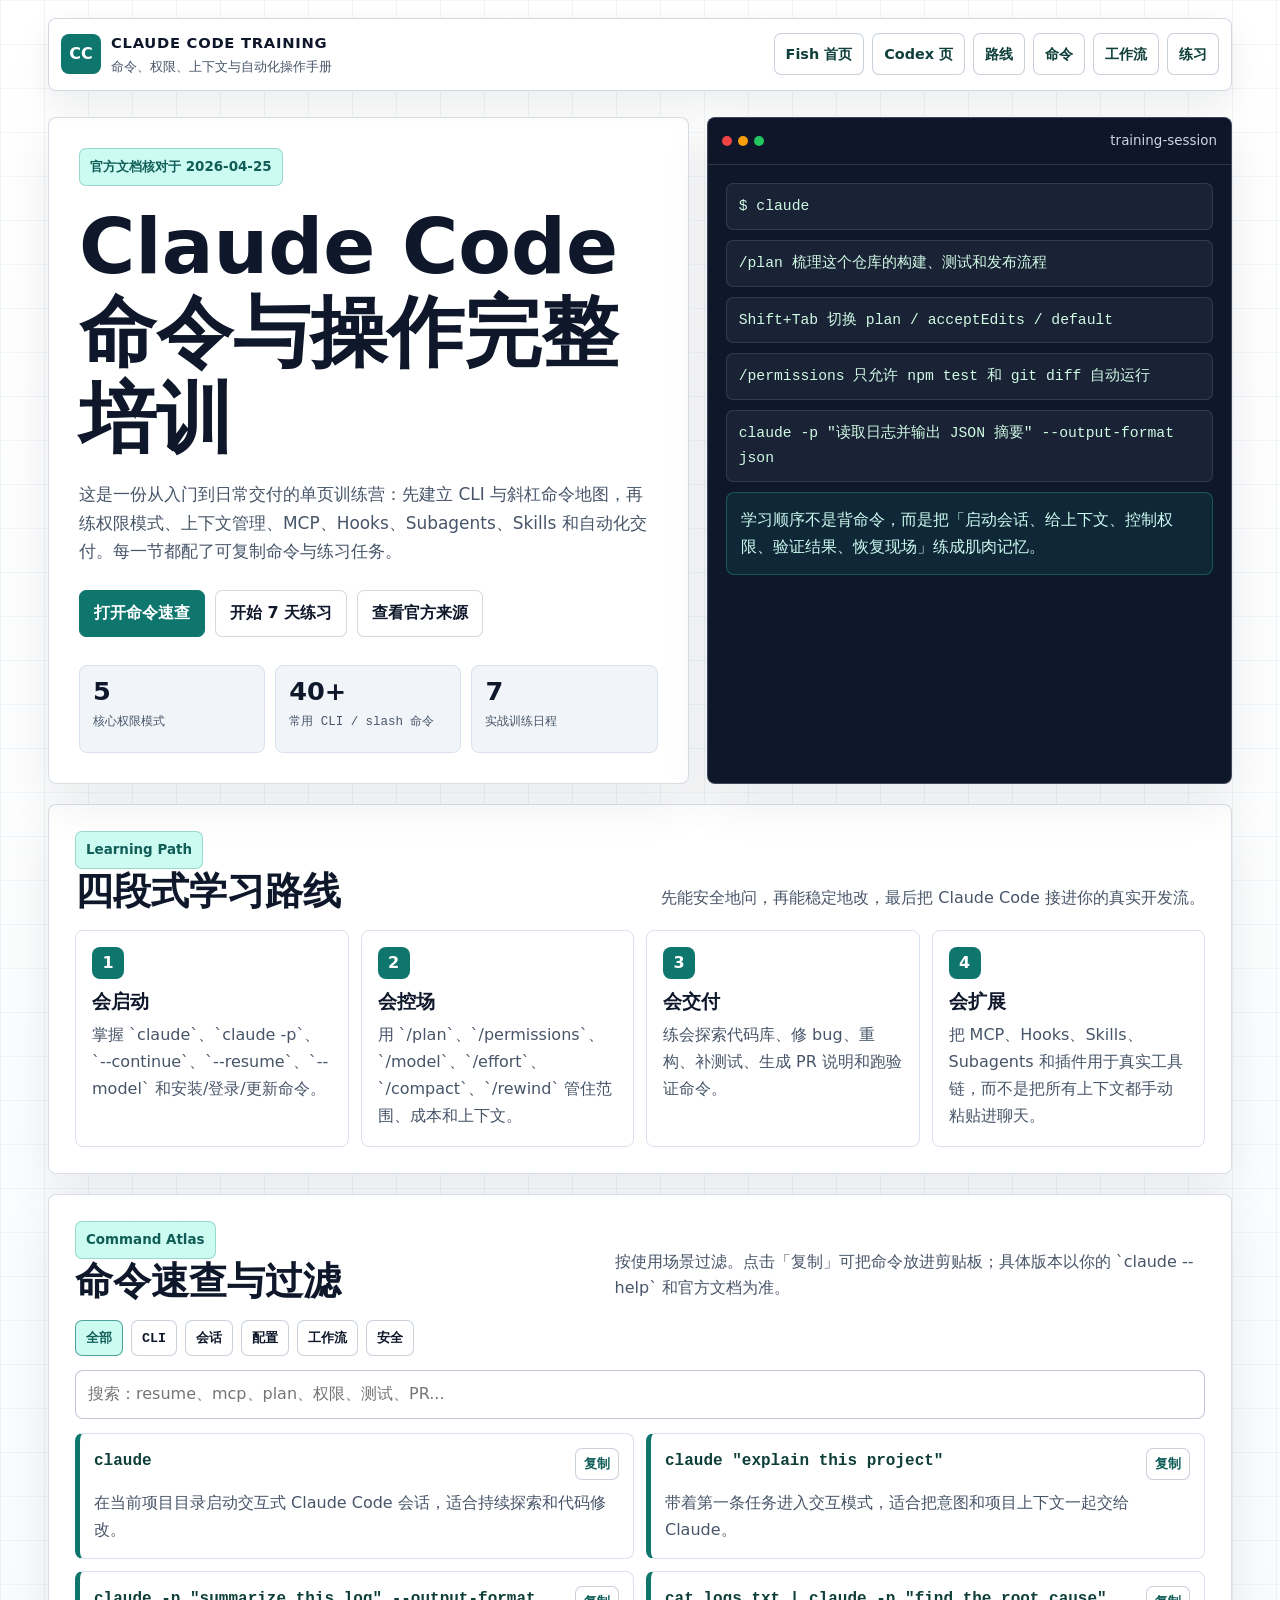
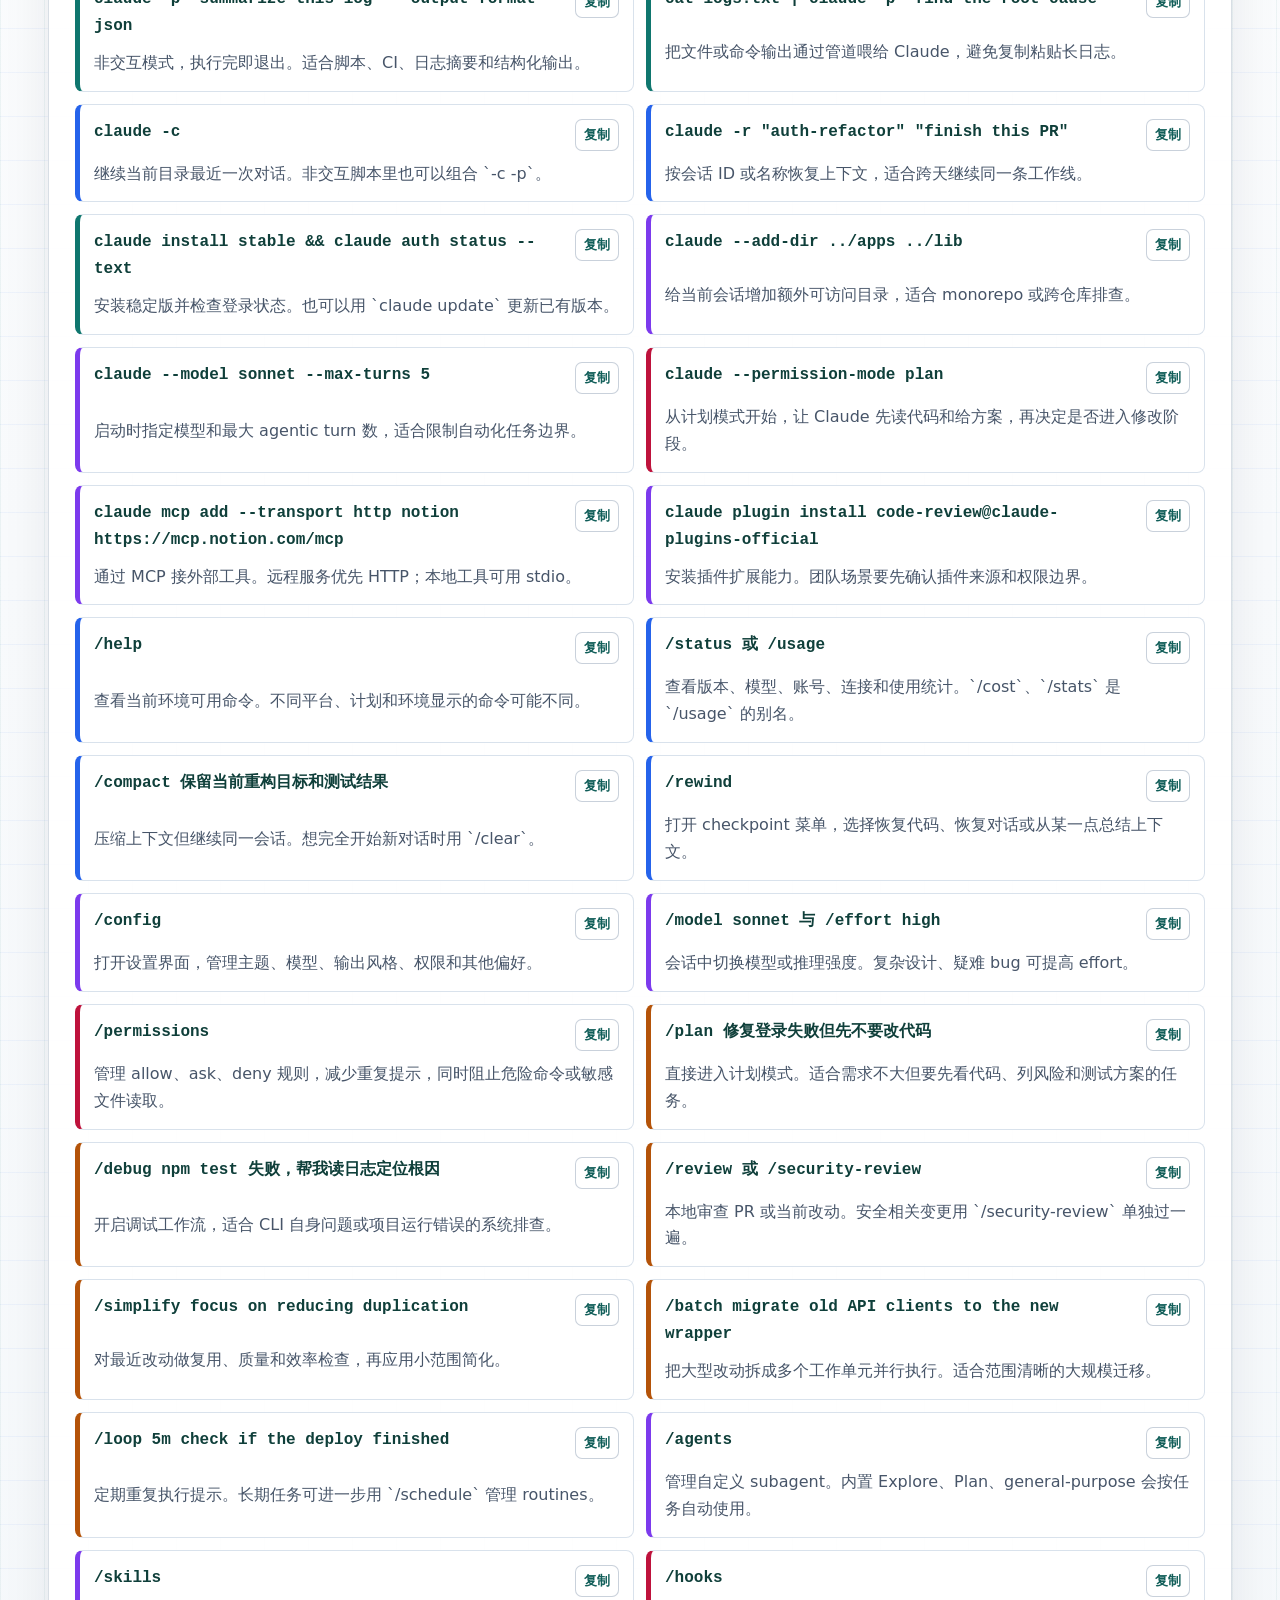
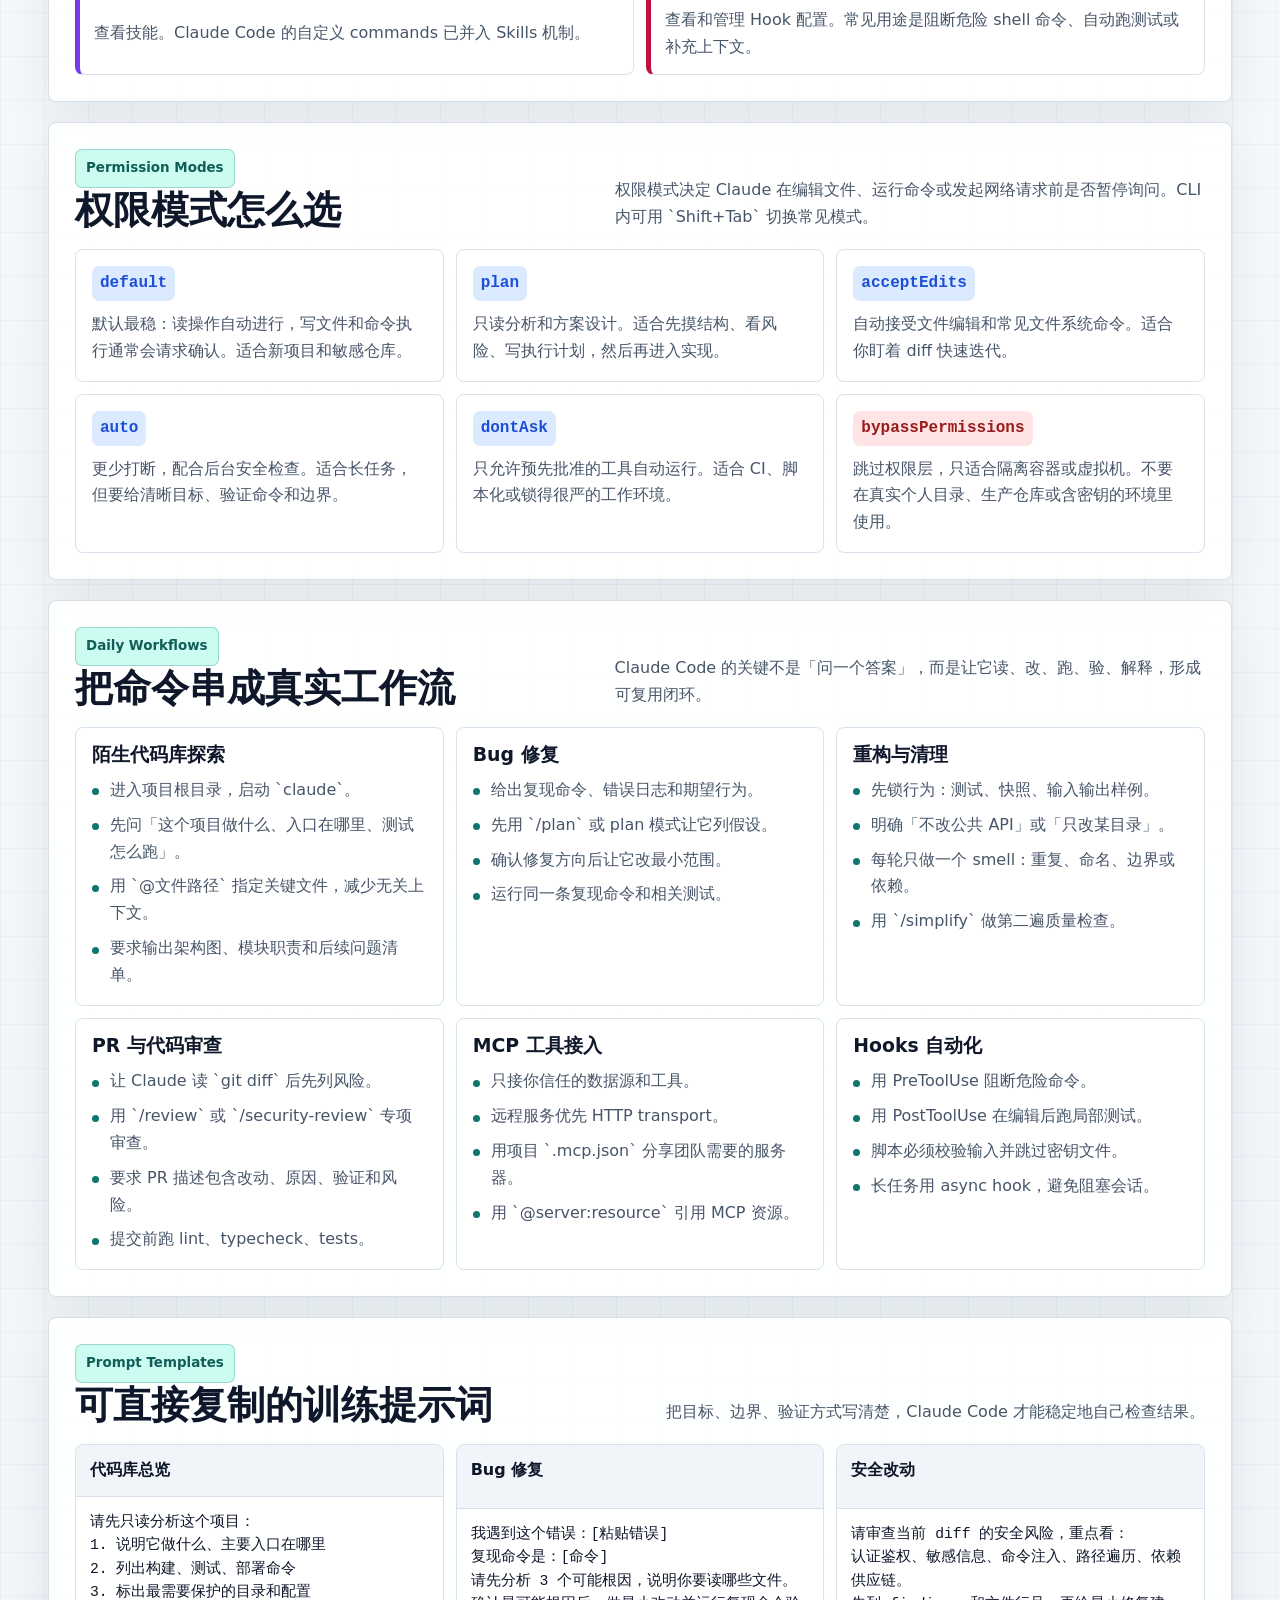
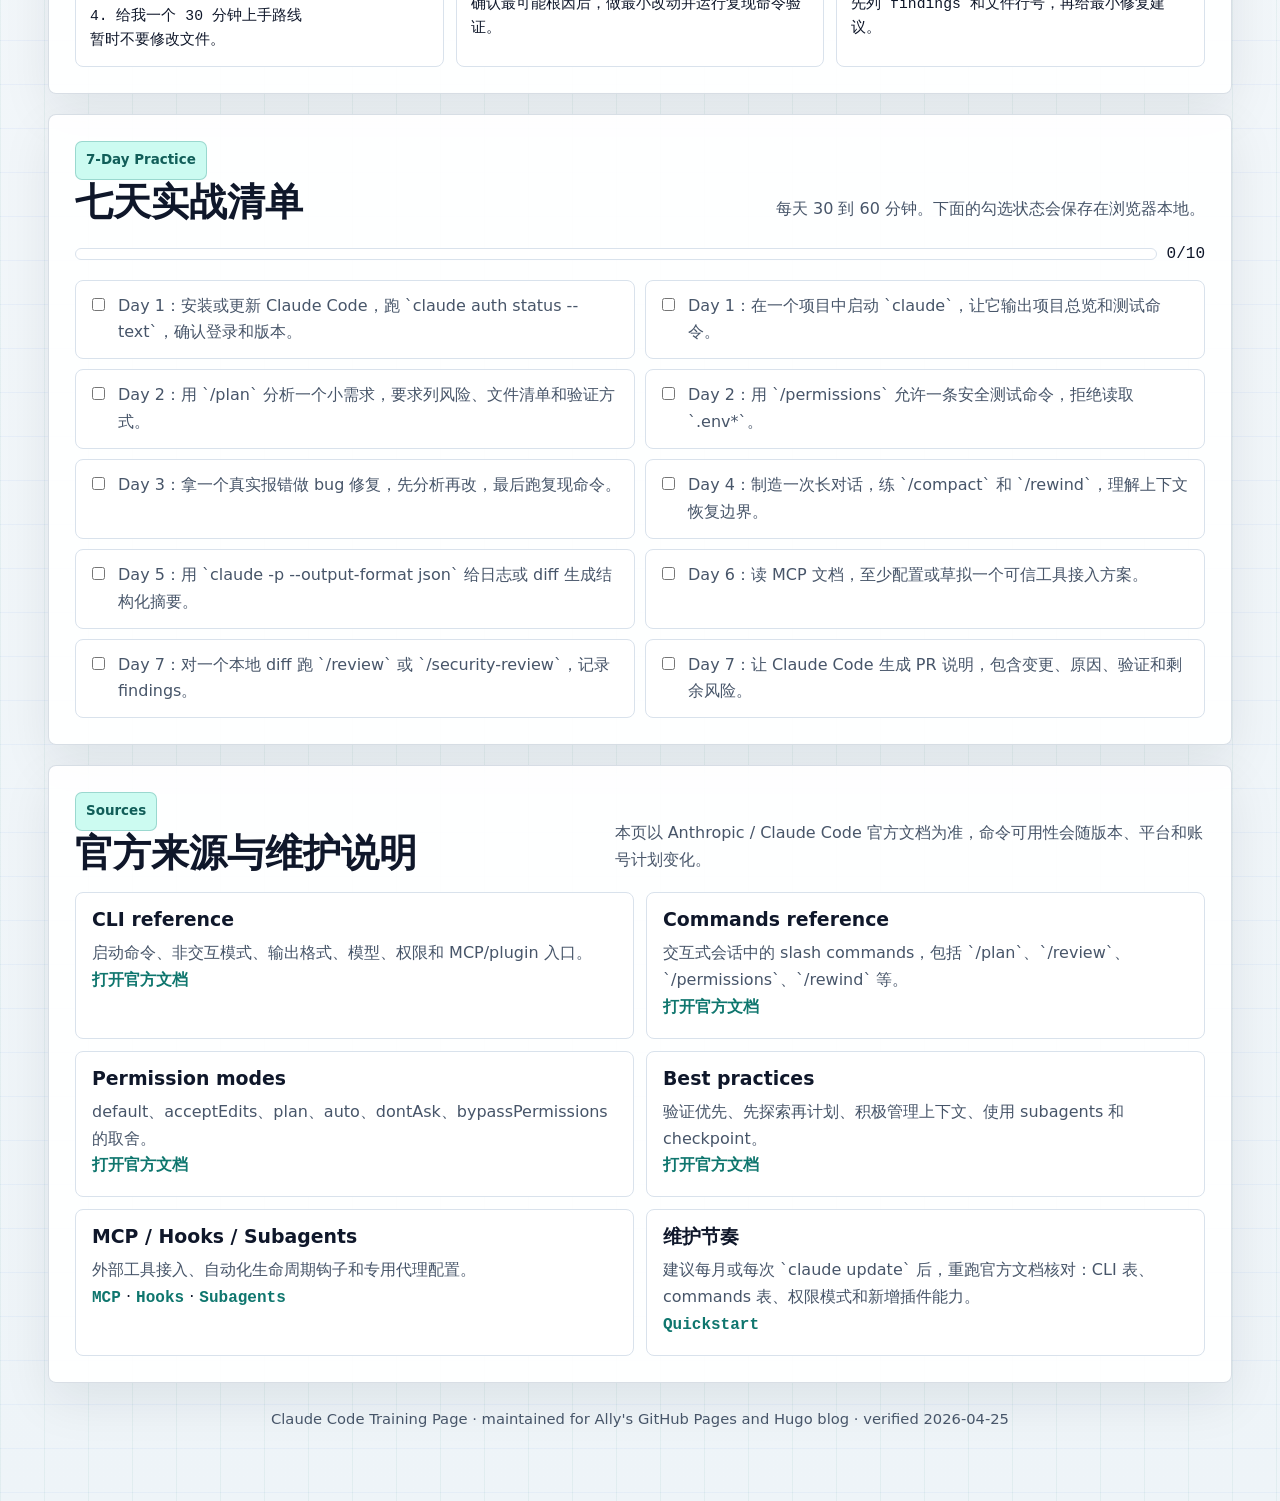
==== claude-code-training/index.html @ 7c4e7f19 "Publish Claude Code training as a maintained guide The static guide repository already hosts termina" ====
<!DOCTYPE html>
<html lang="zh-CN">
<head>
  <meta charset="UTF-8">
  <meta name="viewport" content="width=device-width, initial-scale=1.0">
  <title>Claude Code 命令与操作完整培训</title>
  <meta name="description" content="系统学习 Claude Code CLI、斜杠命令、权限模式、MCP、Hooks、Subagents 与日常开发工作流的完整培训网页。">
  <meta name="theme-color" content="#0f766e">
  <style>
    :root {
      --bg: #f8fafc;
      --paper: #ffffff;
      --paper-soft: #f1f5f9;
      --ink: #0f172a;
      --muted: #475569;
      --line: #d9e2ec;
      --line-strong: #94a3b8;
      --teal: #0f766e;
      --teal-soft: #ccfbf1;
      --blue: #2563eb;
      --blue-soft: #dbeafe;
      --violet: #7c3aed;
      --violet-soft: #ede9fe;
      --amber: #b45309;
      --amber-soft: #fef3c7;
      --rose: #be123c;
      --rose-soft: #ffe4e6;
      --green: #15803d;
      --green-soft: #dcfce7;
      --shadow: 0 18px 50px rgba(15, 23, 42, 0.08);
      --mono: "SF Mono", "Monaco", "Menlo", "Consolas", monospace;
      --sans: "Inter", "Avenir Next", "PingFang SC", "Microsoft YaHei", system-ui, sans-serif;
    }

    * {
      box-sizing: border-box;
    }

    html {
      scroll-behavior: smooth;
    }

    body {
      margin: 0;
      color: var(--ink);
      font-family: var(--sans);
      background:
        linear-gradient(90deg, rgba(15, 118, 110, 0.06) 1px, transparent 1px),
        linear-gradient(rgba(37, 99, 235, 0.05) 1px, transparent 1px),
        linear-gradient(180deg, #ffffff 0%, var(--bg) 34%, #eef4f8 100%);
      background-size: 44px 44px, 44px 44px, auto;
      line-height: 1.68;
    }

    a {
      color: inherit;
    }

    code,
    .kbd,
    .tag,
    .command,
    .copy-btn,
    .filter-btn,
    .source-link,
    .progress-label,
    .terminal-line,
    .mini-stat span {
      font-family: var(--mono);
    }

    .page {
      max-width: 1220px;
      margin: 0 auto;
      padding: 18px 18px 72px;
    }

    .topbar {
      position: sticky;
      top: 12px;
      z-index: 20;
      display: flex;
      align-items: center;
      justify-content: space-between;
      gap: 16px;
      padding: 12px;
      border: 1px solid rgba(148, 163, 184, 0.42);
      border-radius: 8px;
      background: rgba(255, 255, 255, 0.9);
      box-shadow: 0 12px 32px rgba(15, 23, 42, 0.08);
      backdrop-filter: blur(16px);
    }

    .brand {
      display: flex;
      align-items: center;
      gap: 10px;
      min-width: 0;
      text-decoration: none;
    }

    .brand-mark {
      width: 40px;
      height: 40px;
      display: grid;
      place-items: center;
      border-radius: 8px;
      color: #fff;
      background: #0f766e;
      font-weight: 900;
      letter-spacing: 0;
    }

    .brand-copy strong,
    .brand-copy span {
      display: block;
    }

    .brand-copy strong {
      font-size: 0.92rem;
      letter-spacing: 0.05em;
      text-transform: uppercase;
    }

    .brand-copy span {
      max-width: 32ch;
      overflow: hidden;
      color: var(--muted);
      font-size: 0.82rem;
      text-overflow: ellipsis;
      white-space: nowrap;
    }

    .nav {
      display: flex;
      flex-wrap: wrap;
      justify-content: flex-end;
      gap: 8px;
    }

    .nav a {
      padding: 8px 11px;
      border: 1px solid rgba(148, 163, 184, 0.5);
      border-radius: 7px;
      background: #fff;
      color: #0f3f3a;
      font-size: 0.9rem;
      font-weight: 650;
      text-decoration: none;
      transition: 160ms ease;
    }

    .nav a:hover {
      transform: translateY(-1px);
      border-color: rgba(15, 118, 110, 0.65);
      background: var(--teal-soft);
    }

    .hero {
      display: grid;
      grid-template-columns: minmax(0, 1fr) minmax(320px, 0.82fr);
      gap: 18px;
      align-items: stretch;
      margin-top: 26px;
    }

    .hero-main,
    .hero-panel,
    .section {
      border: 1px solid rgba(148, 163, 184, 0.36);
      border-radius: 8px;
      background: rgba(255, 255, 255, 0.92);
      box-shadow: var(--shadow);
    }

    .hero-main {
      padding: 30px;
    }

    .eyebrow {
      display: inline-flex;
      align-items: center;
      gap: 8px;
      padding: 7px 10px;
      border: 1px solid rgba(15, 118, 110, 0.26);
      border-radius: 7px;
      background: var(--teal-soft);
      color: #115e59;
      font-size: 0.84rem;
      font-weight: 760;
    }

    h1,
    h2,
    h3 {
      margin: 0;
      line-height: 1.12;
      letter-spacing: 0;
    }

    h1 {
      max-width: 13ch;
      margin-top: 18px;
      font-size: clamp(2.55rem, 6vw, 5.8rem);
    }

    h2 {
      font-size: clamp(1.8rem, 3vw, 2.55rem);
    }

    h3 {
      font-size: 1.18rem;
    }

    .hero-lead {
      max-width: 68ch;
      margin: 18px 0 0;
      color: var(--muted);
      font-size: 1.06rem;
    }

    .hero-actions {
      display: flex;
      flex-wrap: wrap;
      gap: 10px;
      margin-top: 24px;
    }

    .btn {
      display: inline-flex;
      align-items: center;
      justify-content: center;
      min-height: 42px;
      padding: 9px 14px;
      border: 1px solid rgba(15, 23, 42, 0.16);
      border-radius: 7px;
      background: #fff;
      color: var(--ink);
      font-weight: 780;
      text-decoration: none;
      transition: 160ms ease;
    }

    .btn.primary {
      color: #fff;
      border-color: #0f766e;
      background: #0f766e;
    }

    .btn:hover {
      transform: translateY(-1px);
      box-shadow: 0 10px 24px rgba(15, 23, 42, 0.1);
    }

    .hero-meta {
      display: grid;
      grid-template-columns: repeat(3, minmax(0, 1fr));
      gap: 10px;
      margin-top: 28px;
    }

    .mini-stat {
      min-height: 88px;
      padding: 13px;
      border: 1px solid var(--line);
      border-radius: 8px;
      background: var(--paper-soft);
    }

    .mini-stat strong {
      display: block;
      font-size: 1.6rem;
      line-height: 1;
    }

    .mini-stat span {
      display: block;
      margin-top: 8px;
      color: var(--muted);
      font-size: 0.78rem;
    }

    .hero-panel {
      display: flex;
      flex-direction: column;
      overflow: hidden;
      background: #0f172a;
      color: #e5edf6;
    }

    .terminal-head {
      display: flex;
      align-items: center;
      justify-content: space-between;
      padding: 12px 14px;
      border-bottom: 1px solid rgba(226, 232, 240, 0.16);
      background: rgba(15, 23, 42, 0.95);
    }

    .terminal-dots {
      display: flex;
      gap: 6px;
    }

    .terminal-dots span {
      width: 10px;
      height: 10px;
      border-radius: 999px;
      background: #ef4444;
    }

    .terminal-dots span:nth-child(2) {
      background: #f59e0b;
    }

    .terminal-dots span:nth-child(3) {
      background: #22c55e;
    }

    .terminal-title {
      color: #cbd5e1;
      font-size: 0.84rem;
    }

    .terminal-body {
      display: grid;
      gap: 10px;
      padding: 18px;
    }

    .terminal-line {
      padding: 10px 12px;
      border: 1px solid rgba(226, 232, 240, 0.12);
      border-radius: 7px;
      background: rgba(30, 41, 59, 0.72);
      color: #d1fae5;
      font-size: 0.92rem;
      overflow-wrap: anywhere;
    }

    .terminal-note {
      margin: 0;
      padding: 14px;
      border: 1px solid rgba(45, 212, 191, 0.28);
      border-radius: 8px;
      background: rgba(20, 184, 166, 0.1);
      color: #ccfbf1;
    }

    .section {
      margin-top: 20px;
      padding: 26px;
    }

    .section-head {
      display: flex;
      justify-content: space-between;
      align-items: end;
      gap: 16px;
      margin-bottom: 18px;
    }

    .section-head p {
      max-width: 58ch;
      margin: 0;
      color: var(--muted);
    }

    .tag-row,
    .filter-row {
      display: flex;
      flex-wrap: wrap;
      gap: 8px;
    }

    .tag {
      display: inline-flex;
      align-items: center;
      min-height: 28px;
      padding: 4px 8px;
      border: 1px solid rgba(148, 163, 184, 0.38);
      border-radius: 7px;
      background: #fff;
      color: #334155;
      font-size: 0.78rem;
    }

    .learning-grid,
    .mode-grid,
    .workflow-grid,
    .prompt-grid,
    .source-grid {
      display: grid;
      gap: 12px;
    }

    .learning-grid {
      grid-template-columns: repeat(4, minmax(0, 1fr));
    }

    .mode-grid,
    .workflow-grid,
    .prompt-grid {
      grid-template-columns: repeat(3, minmax(0, 1fr));
    }

    .source-grid {
      grid-template-columns: repeat(2, minmax(0, 1fr));
    }

    .card,
    .mode-card,
    .workflow-card,
    .prompt-card,
    .source-card {
      border: 1px solid var(--line);
      border-radius: 8px;
      background: #fff;
    }

    .card,
    .mode-card,
    .workflow-card,
    .source-card {
      padding: 16px;
    }

    .card p,
    .mode-card p,
    .workflow-card p,
    .source-card p {
      margin: 10px 0 0;
      color: var(--muted);
    }

    .card-number {
      display: inline-grid;
      place-items: center;
      width: 32px;
      height: 32px;
      margin-bottom: 12px;
      border-radius: 8px;
      color: #fff;
      background: var(--teal);
      font-weight: 900;
    }

    .filter-row {
      margin-bottom: 14px;
    }

    .filter-btn,
    .copy-btn {
      border: 1px solid rgba(148, 163, 184, 0.5);
      border-radius: 7px;
      background: #fff;
      color: #0f172a;
      cursor: pointer;
      font-weight: 760;
      transition: 160ms ease;
    }

    .filter-btn {
      padding: 8px 10px;
    }

    .filter-btn.is-active,
    .filter-btn:hover {
      border-color: rgba(15, 118, 110, 0.65);
      background: var(--teal-soft);
      color: #115e59;
    }

    .command-search {
      width: 100%;
      min-height: 44px;
      margin-bottom: 14px;
      padding: 10px 12px;
      border: 1px solid rgba(148, 163, 184, 0.6);
      border-radius: 8px;
      color: var(--ink);
      background: #fff;
      font: inherit;
    }

    .command-grid {
      display: grid;
      grid-template-columns: repeat(2, minmax(0, 1fr));
      gap: 12px;
    }

    .command-card {
      display: grid;
      gap: 10px;
      padding: 14px;
      border: 1px solid var(--line);
      border-radius: 8px;
      background: #fff;
    }

    .command-card.is-hidden {
      display: none;
    }

    .command-row {
      display: flex;
      justify-content: space-between;
      align-items: start;
      gap: 12px;
    }

    .command {
      display: inline-block;
      color: #0f3f3a;
      font-weight: 850;
      overflow-wrap: anywhere;
    }

    .copy-btn {
      flex: 0 0 auto;
      padding: 6px 8px;
      color: #115e59;
    }

    .command-card p {
      margin: 0;
      color: var(--muted);
    }

    .command-card.cli {
      border-left: 5px solid var(--teal);
    }

    .command-card.session {
      border-left: 5px solid var(--blue);
    }

    .command-card.config {
      border-left: 5px solid var(--violet);
    }

    .command-card.workflow {
      border-left: 5px solid var(--amber);
    }

    .command-card.safety {
      border-left: 5px solid var(--rose);
    }

    .mode-card strong {
      display: inline-flex;
      align-items: center;
      min-height: 30px;
      padding: 4px 8px;
      border-radius: 7px;
      background: var(--blue-soft);
      color: #1d4ed8;
      font-family: var(--mono);
    }

    .mode-card.warn strong {
      color: #991b1b;
      background: var(--rose-soft);
    }

    .workflow-card ul,
    .checklist,
    .practice-list {
      margin: 12px 0 0;
      padding: 0;
      list-style: none;
    }

    .workflow-card li,
    .practice-list li {
      position: relative;
      margin-top: 8px;
      padding-left: 18px;
      color: var(--muted);
    }

    .workflow-card li::before,
    .practice-list li::before {
      content: "";
      position: absolute;
      left: 0;
      top: 0.72em;
      width: 7px;
      height: 7px;
      border-radius: 999px;
      background: var(--teal);
    }

    .prompt-card {
      display: grid;
      gap: 0;
      overflow: hidden;
    }

    .prompt-card header {
      padding: 12px 14px;
      border-bottom: 1px solid var(--line);
      background: var(--paper-soft);
      font-weight: 850;
    }

    .prompt-card pre {
      margin: 0;
      padding: 14px;
      white-space: pre-wrap;
      color: #0f172a;
      font: 0.92rem/1.6 var(--mono);
    }

    .checklist {
      display: grid;
      grid-template-columns: repeat(2, minmax(0, 1fr));
      gap: 10px;
    }

    .checklist label {
      display: flex;
      gap: 10px;
      align-items: flex-start;
      min-height: 56px;
      padding: 12px;
      border: 1px solid var(--line);
      border-radius: 8px;
      background: #fff;
      cursor: pointer;
    }

    .checklist input {
      margin-top: 5px;
      accent-color: var(--teal);
    }

    .checklist span {
      color: var(--muted);
    }

    .progress {
      display: grid;
      grid-template-columns: minmax(0, 1fr) auto;
      gap: 10px;
      align-items: center;
      margin: 14px 0 8px;
    }

    .progress-bar {
      height: 12px;
      overflow: hidden;
      border: 1px solid var(--line);
      border-radius: 999px;
      background: #fff;
    }

    .progress-fill {
      width: 0%;
      height: 100%;
      background: #0f766e;
      transition: width 180ms ease;
    }

    .source-card a {
      color: #0f766e;
      font-weight: 760;
      text-decoration: none;
    }

    .footer {
      margin-top: 24px;
      color: var(--muted);
      font-size: 0.92rem;
      text-align: center;
    }

    @media (max-width: 980px) {
      .hero,
      .learning-grid,
      .mode-grid,
      .workflow-grid,
      .prompt-grid,
      .source-grid,
      .command-grid,
      .checklist {
        grid-template-columns: 1fr;
      }

      .hero-meta {
        grid-template-columns: repeat(3, minmax(0, 1fr));
      }

      .topbar,
      .section-head {
        align-items: flex-start;
        flex-direction: column;
      }

      .nav {
        justify-content: flex-start;
      }
    }

    @media (max-width: 640px) {
      .page {
        padding-inline: 12px;
      }

      .hero-main,
      .section {
        padding: 20px;
      }

      .hero-meta {
        grid-template-columns: 1fr;
      }

      .hero-actions .btn {
        width: 100%;
      }

      .command-row {
        display: grid;
      }
    }
  </style>
</head>
<body>
  <main class="page" id="top">
    <header class="topbar">
      <a class="brand" href="#top" aria-label="回到页面顶部">
        <span class="brand-mark">CC</span>
        <span class="brand-copy">
          <strong>Claude Code Training</strong>
          <span>命令、权限、上下文与自动化操作手册</span>
        </span>
      </a>
      <nav class="nav" aria-label="页面导航">
        <a href="../">Fish 首页</a>
        <a href="../codex-terminal-skills/">Codex 页</a>
        <a href="#path">路线</a>
        <a href="#commands">命令</a>
        <a href="#workflows">工作流</a>
        <a href="#practice">练习</a>
      </nav>
    </header>

    <section class="hero" aria-labelledby="hero-title">
      <div class="hero-main">
        <div class="eyebrow">官方文档核对于 2026-04-25</div>
        <h1 id="hero-title">Claude Code 命令与操作完整培训</h1>
        <p class="hero-lead">
          这是一份从入门到日常交付的单页训练营：先建立 CLI 与斜杠命令地图，再练权限模式、上下文管理、MCP、Hooks、Subagents、Skills 和自动化交付。每一节都配了可复制命令与练习任务。
        </p>
        <div class="hero-actions">
          <a class="btn primary" href="#commands">打开命令速查</a>
          <a class="btn" href="#practice">开始 7 天练习</a>
          <a class="btn" href="#sources">查看官方来源</a>
        </div>
        <div class="hero-meta" aria-label="培训覆盖范围">
          <div class="mini-stat">
            <strong>5</strong>
            <span>核心权限模式</span>
          </div>
          <div class="mini-stat">
            <strong>40+</strong>
            <span>常用 CLI / slash 命令</span>
          </div>
          <div class="mini-stat">
            <strong>7</strong>
            <span>实战训练日程</span>
          </div>
        </div>
      </div>

      <aside class="hero-panel" aria-label="Claude Code 操作演示终端">
        <div class="terminal-head">
          <div class="terminal-dots" aria-hidden="true"><span></span><span></span><span></span></div>
          <div class="terminal-title">training-session</div>
        </div>
        <div class="terminal-body">
          <div class="terminal-line">$ claude</div>
          <div class="terminal-line">/plan 梳理这个仓库的构建、测试和发布流程</div>
          <div class="terminal-line">Shift+Tab 切换 plan / acceptEdits / default</div>
          <div class="terminal-line">/permissions 只允许 npm test 和 git diff 自动运行</div>
          <div class="terminal-line">claude -p "读取日志并输出 JSON 摘要" --output-format json</div>
          <p class="terminal-note">
            学习顺序不是背命令，而是把「启动会话、给上下文、控制权限、验证结果、恢复现场」练成肌肉记忆。
          </p>
        </div>
      </aside>
    </section>

    <section class="section" id="path">
      <div class="section-head">
        <div>
          <div class="eyebrow">Learning Path</div>
          <h2>四段式学习路线</h2>
        </div>
        <p>先能安全地问，再能稳定地改，最后把 Claude Code 接进你的真实开发流。</p>
      </div>
      <div class="learning-grid">
        <article class="card">
          <span class="card-number">1</span>
          <h3>会启动</h3>
          <p>掌握 `claude`、`claude -p`、`--continue`、`--resume`、`--model` 和安装/登录/更新命令。</p>
        </article>
        <article class="card">
          <span class="card-number">2</span>
          <h3>会控场</h3>
          <p>用 `/plan`、`/permissions`、`/model`、`/effort`、`/compact`、`/rewind` 管住范围、成本和上下文。</p>
        </article>
        <article class="card">
          <span class="card-number">3</span>
          <h3>会交付</h3>
          <p>练会探索代码库、修 bug、重构、补测试、生成 PR 说明和跑验证命令。</p>
        </article>
        <article class="card">
          <span class="card-number">4</span>
          <h3>会扩展</h3>
          <p>把 MCP、Hooks、Skills、Subagents 和插件用于真实工具链，而不是把所有上下文都手动粘贴进聊天。</p>
        </article>
      </div>
    </section>

    <section class="section" id="commands">
      <div class="section-head">
        <div>
          <div class="eyebrow">Command Atlas</div>
          <h2>命令速查与过滤</h2>
        </div>
        <p>按使用场景过滤。点击「复制」可把命令放进剪贴板；具体版本以你的 `claude --help` 和官方文档为准。</p>
      </div>

      <div class="filter-row" aria-label="命令分类过滤">
        <button class="filter-btn is-active" data-filter="all" type="button">全部</button>
        <button class="filter-btn" data-filter="cli" type="button">CLI</button>
        <button class="filter-btn" data-filter="session" type="button">会话</button>
        <button class="filter-btn" data-filter="config" type="button">配置</button>
        <button class="filter-btn" data-filter="workflow" type="button">工作流</button>
        <button class="filter-btn" data-filter="safety" type="button">安全</button>
      </div>
      <input class="command-search" id="command-search" type="search" placeholder="搜索：resume、mcp、plan、权限、测试、PR..." aria-label="搜索命令">

      <div class="command-grid">
        <article class="command-card cli" data-category="cli" data-text="claude interactive session repl 启动交互会话">
          <div class="command-row"><span class="command">claude</span><button class="copy-btn" data-copy="claude" type="button">复制</button></div>
          <p>在当前项目目录启动交互式 Claude Code 会话，适合持续探索和代码修改。</p>
        </article>
        <article class="command-card cli" data-category="cli" data-text="claude query prompt initial 初始提示">
          <div class="command-row"><span class="command">claude "explain this project"</span><button class="copy-btn" data-copy="claude &quot;explain this project&quot;" type="button">复制</button></div>
          <p>带着第一条任务进入交互模式，适合把意图和项目上下文一起交给 Claude。</p>
        </article>
        <article class="command-card cli" data-category="cli" data-text="print non interactive sdk json stream-json 管道">
          <div class="command-row"><span class="command">claude -p "summarize this log" --output-format json</span><button class="copy-btn" data-copy="claude -p &quot;summarize this log&quot; --output-format json" type="button">复制</button></div>
          <p>非交互模式，执行完即退出。适合脚本、CI、日志摘要和结构化输出。</p>
        </article>
        <article class="command-card cli" data-category="cli" data-text="pipe cat logs stdin">
          <div class="command-row"><span class="command">cat logs.txt | claude -p "find the root cause"</span><button class="copy-btn" data-copy="cat logs.txt | claude -p &quot;find the root cause&quot;" type="button">复制</button></div>
          <p>把文件或命令输出通过管道喂给 Claude，避免复制粘贴长日志。</p>
        </article>
        <article class="command-card session" data-category="session" data-text="continue recent conversation current directory 恢复最近会话">
          <div class="command-row"><span class="command">claude -c</span><button class="copy-btn" data-copy="claude -c" type="button">复制</button></div>
          <p>继续当前目录最近一次对话。非交互脚本里也可以组合 `-c -p`。</p>
        </article>
        <article class="command-card session" data-category="session" data-text="resume session id name 恢复指定会话">
          <div class="command-row"><span class="command">claude -r "auth-refactor" "finish this PR"</span><button class="copy-btn" data-copy="claude -r &quot;auth-refactor&quot; &quot;finish this PR&quot;" type="button">复制</button></div>
          <p>按会话 ID 或名称恢复上下文，适合跨天继续同一条工作线。</p>
        </article>
        <article class="command-card cli" data-category="cli" data-text="install update stable latest auth login logout status">
          <div class="command-row"><span class="command">claude install stable &amp;&amp; claude auth status --text</span><button class="copy-btn" data-copy="claude install stable &amp;&amp; claude auth status --text" type="button">复制</button></div>
          <p>安装稳定版并检查登录状态。也可以用 `claude update` 更新已有版本。</p>
        </article>
        <article class="command-card config" data-category="config" data-text="add-dir additional directories monorepo">
          <div class="command-row"><span class="command">claude --add-dir ../apps ../lib</span><button class="copy-btn" data-copy="claude --add-dir ../apps ../lib" type="button">复制</button></div>
          <p>给当前会话增加额外可访问目录，适合 monorepo 或跨仓库排查。</p>
        </article>
        <article class="command-card config" data-category="config" data-text="model sonnet opus effort max turns">
          <div class="command-row"><span class="command">claude --model sonnet --max-turns 5</span><button class="copy-btn" data-copy="claude --model sonnet --max-turns 5" type="button">复制</button></div>
          <p>启动时指定模型和最大 agentic turn 数，适合限制自动化任务边界。</p>
        </article>
        <article class="command-card safety" data-category="safety" data-text="permission mode plan acceptEdits auto dontAsk bypassPermissions">
          <div class="command-row"><span class="command">claude --permission-mode plan</span><button class="copy-btn" data-copy="claude --permission-mode plan" type="button">复制</button></div>
          <p>从计划模式开始，让 Claude 先读代码和给方案，再决定是否进入修改阶段。</p>
        </article>
        <article class="command-card config" data-category="config" data-text="mcp add http stdio tools notion github database">
          <div class="command-row"><span class="command">claude mcp add --transport http notion https://mcp.notion.com/mcp</span><button class="copy-btn" data-copy="claude mcp add --transport http notion https://mcp.notion.com/mcp" type="button">复制</button></div>
          <p>通过 MCP 接外部工具。远程服务优先 HTTP；本地工具可用 stdio。</p>
        </article>
        <article class="command-card config" data-category="config" data-text="plugin plugins install marketplace">
          <div class="command-row"><span class="command">claude plugin install code-review@claude-plugins-official</span><button class="copy-btn" data-copy="claude plugin install code-review@claude-plugins-official" type="button">复制</button></div>
          <p>安装插件扩展能力。团队场景要先确认插件来源和权限边界。</p>
        </article>
        <article class="command-card session" data-category="session" data-text="/help command list 帮助">
          <div class="command-row"><span class="command">/help</span><button class="copy-btn" data-copy="/help" type="button">复制</button></div>
          <p>查看当前环境可用命令。不同平台、计划和环境显示的命令可能不同。</p>
        </article>
        <article class="command-card session" data-category="session" data-text="/status /usage /cost stats">
          <div class="command-row"><span class="command">/status 或 /usage</span><button class="copy-btn" data-copy="/status" type="button">复制</button></div>
          <p>查看版本、模型、账号、连接和使用统计。`/cost`、`/stats` 是 `/usage` 的别名。</p>
        </article>
        <article class="command-card session" data-category="session" data-text="/clear /compact context summarize 上下文">
          <div class="command-row"><span class="command">/compact 保留当前重构目标和测试结果</span><button class="copy-btn" data-copy="/compact 保留当前重构目标和测试结果" type="button">复制</button></div>
          <p>压缩上下文但继续同一会话。想完全开始新对话时用 `/clear`。</p>
        </article>
        <article class="command-card session" data-category="session" data-text="/rewind checkpoint undo 恢复">
          <div class="command-row"><span class="command">/rewind</span><button class="copy-btn" data-copy="/rewind" type="button">复制</button></div>
          <p>打开 checkpoint 菜单，选择恢复代码、恢复对话或从某一点总结上下文。</p>
        </article>
        <article class="command-card config" data-category="config" data-text="/config /settings model output style theme">
          <div class="command-row"><span class="command">/config</span><button class="copy-btn" data-copy="/config" type="button">复制</button></div>
          <p>打开设置界面，管理主题、模型、输出风格、权限和其他偏好。</p>
        </article>
        <article class="command-card config" data-category="config" data-text="/model /effort model reasoning">
          <div class="command-row"><span class="command">/model sonnet 与 /effort high</span><button class="copy-btn" data-copy="/model sonnet" type="button">复制</button></div>
          <p>会话中切换模型或推理强度。复杂设计、疑难 bug 可提高 effort。</p>
        </article>
        <article class="command-card safety" data-category="safety" data-text="/permissions allowed tools deny rules">
          <div class="command-row"><span class="command">/permissions</span><button class="copy-btn" data-copy="/permissions" type="button">复制</button></div>
          <p>管理 allow、ask、deny 规则，减少重复提示，同时阻止危险命令或敏感文件读取。</p>
        </article>
        <article class="command-card workflow" data-category="workflow" data-text="/plan planning mode read only">
          <div class="command-row"><span class="command">/plan 修复登录失败但先不要改代码</span><button class="copy-btn" data-copy="/plan 修复登录失败但先不要改代码" type="button">复制</button></div>
          <p>直接进入计划模式。适合需求不大但要先看代码、列风险和测试方案的任务。</p>
        </article>
        <article class="command-card workflow" data-category="workflow" data-text="/debug troubleshooting logs">
          <div class="command-row"><span class="command">/debug npm test 失败，帮我读日志定位根因</span><button class="copy-btn" data-copy="/debug npm test 失败，帮我读日志定位根因" type="button">复制</button></div>
          <p>开启调试工作流，适合 CLI 自身问题或项目运行错误的系统排查。</p>
        </article>
        <article class="command-card workflow" data-category="workflow" data-text="/review pull request local security review">
          <div class="command-row"><span class="command">/review 或 /security-review</span><button class="copy-btn" data-copy="/review" type="button">复制</button></div>
          <p>本地审查 PR 或当前改动。安全相关变更用 `/security-review` 单独过一遍。</p>
        </article>
        <article class="command-card workflow" data-category="workflow" data-text="/simplify refactor cleanup">
          <div class="command-row"><span class="command">/simplify focus on reducing duplication</span><button class="copy-btn" data-copy="/simplify focus on reducing duplication" type="button">复制</button></div>
          <p>对最近改动做复用、质量和效率检查，再应用小范围简化。</p>
        </article>
        <article class="command-card workflow" data-category="workflow" data-text="/batch large scale worktrees parallel">
          <div class="command-row"><span class="command">/batch migrate old API clients to the new wrapper</span><button class="copy-btn" data-copy="/batch migrate old API clients to the new wrapper" type="button">复制</button></div>
          <p>把大型改动拆成多个工作单元并行执行。适合范围清晰的大规模迁移。</p>
        </article>
        <article class="command-card workflow" data-category="workflow" data-text="/loop schedule routines automation">
          <div class="command-row"><span class="command">/loop 5m check if the deploy finished</span><button class="copy-btn" data-copy="/loop 5m check if the deploy finished" type="button">复制</button></div>
          <p>定期重复执行提示。长期任务可进一步用 `/schedule` 管理 routines。</p>
        </article>
        <article class="command-card config" data-category="config" data-text="/agents subagents explore plan custom">
          <div class="command-row"><span class="command">/agents</span><button class="copy-btn" data-copy="/agents" type="button">复制</button></div>
          <p>管理自定义 subagent。内置 Explore、Plan、general-purpose 会按任务自动使用。</p>
        </article>
        <article class="command-card config" data-category="config" data-text="/skills custom commands bundled">
          <div class="command-row"><span class="command">/skills</span><button class="copy-btn" data-copy="/skills" type="button">复制</button></div>
          <p>查看技能。Claude Code 的自定义 commands 已并入 Skills 机制。</p>
        </article>
        <article class="command-card safety" data-category="safety" data-text="/hooks pretooluse posttooluse block rm">
          <div class="command-row"><span class="command">/hooks</span><button class="copy-btn" data-copy="/hooks" type="button">复制</button></div>
          <p>查看和管理 Hook 配置。常见用途是阻断危险 shell 命令、自动跑测试或补充上下文。</p>
        </article>
      </div>
    </section>

    <section class="section" id="permissions">
      <div class="section-head">
        <div>
          <div class="eyebrow">Permission Modes</div>
          <h2>权限模式怎么选</h2>
        </div>
        <p>权限模式决定 Claude 在编辑文件、运行命令或发起网络请求前是否暂停询问。CLI 内可用 `Shift+Tab` 切换常见模式。</p>
      </div>
      <div class="mode-grid">
        <article class="mode-card">
          <strong>default</strong>
          <p>默认最稳：读操作自动进行，写文件和命令执行通常会请求确认。适合新项目和敏感仓库。</p>
        </article>
        <article class="mode-card">
          <strong>plan</strong>
          <p>只读分析和方案设计。适合先摸结构、看风险、写执行计划，然后再进入实现。</p>
        </article>
        <article class="mode-card">
          <strong>acceptEdits</strong>
          <p>自动接受文件编辑和常见文件系统命令。适合你盯着 diff 快速迭代。</p>
        </article>
        <article class="mode-card">
          <strong>auto</strong>
          <p>更少打断，配合后台安全检查。适合长任务，但要给清晰目标、验证命令和边界。</p>
        </article>
        <article class="mode-card">
          <strong>dontAsk</strong>
          <p>只允许预先批准的工具自动运行。适合 CI、脚本化或锁得很严的工作环境。</p>
        </article>
        <article class="mode-card warn">
          <strong>bypassPermissions</strong>
          <p>跳过权限层，只适合隔离容器或虚拟机。不要在真实个人目录、生产仓库或含密钥的环境里使用。</p>
        </article>
      </div>
    </section>

    <section class="section" id="workflows">
      <div class="section-head">
        <div>
          <div class="eyebrow">Daily Workflows</div>
          <h2>把命令串成真实工作流</h2>
        </div>
        <p>Claude Code 的关键不是「问一个答案」，而是让它读、改、跑、验、解释，形成可复用闭环。</p>
      </div>
      <div class="workflow-grid">
        <article class="workflow-card">
          <h3>陌生代码库探索</h3>
          <ul>
            <li>进入项目根目录，启动 `claude`。</li>
            <li>先问「这个项目做什么、入口在哪里、测试怎么跑」。</li>
            <li>用 `@文件路径` 指定关键文件，减少无关上下文。</li>
            <li>要求输出架构图、模块职责和后续问题清单。</li>
          </ul>
        </article>
        <article class="workflow-card">
          <h3>Bug 修复</h3>
          <ul>
            <li>给出复现命令、错误日志和期望行为。</li>
            <li>先用 `/plan` 或 plan 模式让它列假设。</li>
            <li>确认修复方向后让它改最小范围。</li>
            <li>运行同一条复现命令和相关测试。</li>
          </ul>
        </article>
        <article class="workflow-card">
          <h3>重构与清理</h3>
          <ul>
            <li>先锁行为：测试、快照、输入输出样例。</li>
            <li>明确「不改公共 API」或「只改某目录」。</li>
            <li>每轮只做一个 smell：重复、命名、边界或依赖。</li>
            <li>用 `/simplify` 做第二遍质量检查。</li>
          </ul>
        </article>
        <article class="workflow-card">
          <h3>PR 与代码审查</h3>
          <ul>
            <li>让 Claude 读 `git diff` 后先列风险。</li>
            <li>用 `/review` 或 `/security-review` 专项审查。</li>
            <li>要求 PR 描述包含改动、原因、验证和风险。</li>
            <li>提交前跑 lint、typecheck、tests。</li>
          </ul>
        </article>
        <article class="workflow-card">
          <h3>MCP 工具接入</h3>
          <ul>
            <li>只接你信任的数据源和工具。</li>
            <li>远程服务优先 HTTP transport。</li>
            <li>用项目 `.mcp.json` 分享团队需要的服务器。</li>
            <li>用 `@server:resource` 引用 MCP 资源。</li>
          </ul>
        </article>
        <article class="workflow-card">
          <h3>Hooks 自动化</h3>
          <ul>
            <li>用 PreToolUse 阻断危险命令。</li>
            <li>用 PostToolUse 在编辑后跑局部测试。</li>
            <li>脚本必须校验输入并跳过密钥文件。</li>
            <li>长任务用 async hook，避免阻塞会话。</li>
          </ul>
        </article>
      </div>
    </section>

    <section class="section" id="prompts">
      <div class="section-head">
        <div>
          <div class="eyebrow">Prompt Templates</div>
          <h2>可直接复制的训练提示词</h2>
        </div>
        <p>把目标、边界、验证方式写清楚，Claude Code 才能稳定地自己检查结果。</p>
      </div>
      <div class="prompt-grid">
        <article class="prompt-card">
          <header>代码库总览</header>
          <pre>请先只读分析这个项目：
1. 说明它做什么、主要入口在哪里
2. 列出构建、测试、部署命令
3. 标出最需要保护的目录和配置
4. 给我一个 30 分钟上手路线
暂时不要修改文件。</pre>
        </article>
        <article class="prompt-card">
          <header>Bug 修复</header>
          <pre>我遇到这个错误：[粘贴错误]
复现命令是：[命令]
请先分析 3 个可能根因，说明你要读哪些文件。
确认最可能根因后，做最小改动并运行复现命令验证。</pre>
        </article>
        <article class="prompt-card">
          <header>安全改动</header>
          <pre>请审查当前 diff 的安全风险，重点看：
认证鉴权、敏感信息、命令注入、路径遍历、依赖供应链。
先列 findings 和文件行号，再给最小修复建议。</pre>
        </article>
      </div>
    </section>

    <section class="section" id="practice">
      <div class="section-head">
        <div>
          <div class="eyebrow">7-Day Practice</div>
          <h2>七天实战清单</h2>
        </div>
        <p>每天 30 到 60 分钟。下面的勾选状态会保存在浏览器本地。</p>
      </div>

      <div class="progress" aria-label="练习进度">
        <div class="progress-bar"><div class="progress-fill" id="progress-fill"></div></div>
        <div class="progress-label" id="progress-label">0/10</div>
      </div>

      <div class="checklist">
        <label><input type="checkbox" data-key="install"><span>Day 1：安装或更新 Claude Code，跑 `claude auth status --text`，确认登录和版本。</span></label>
        <label><input type="checkbox" data-key="first-session"><span>Day 1：在一个项目中启动 `claude`，让它输出项目总览和测试命令。</span></label>
        <label><input type="checkbox" data-key="plan"><span>Day 2：用 `/plan` 分析一个小需求，要求列风险、文件清单和验证方式。</span></label>
        <label><input type="checkbox" data-key="permissions"><span>Day 2：用 `/permissions` 允许一条安全测试命令，拒绝读取 `.env*`。</span></label>
        <label><input type="checkbox" data-key="bug"><span>Day 3：拿一个真实报错做 bug 修复，先分析再改，最后跑复现命令。</span></label>
        <label><input type="checkbox" data-key="compact"><span>Day 4：制造一次长对话，练 `/compact` 和 `/rewind`，理解上下文恢复边界。</span></label>
        <label><input type="checkbox" data-key="print"><span>Day 5：用 `claude -p --output-format json` 给日志或 diff 生成结构化摘要。</span></label>
        <label><input type="checkbox" data-key="mcp"><span>Day 6：读 MCP 文档，至少配置或草拟一个可信工具接入方案。</span></label>
        <label><input type="checkbox" data-key="review"><span>Day 7：对一个本地 diff 跑 `/review` 或 `/security-review`，记录 findings。</span></label>
        <label><input type="checkbox" data-key="publish"><span>Day 7：让 Claude Code 生成 PR 说明，包含变更、原因、验证和剩余风险。</span></label>
      </div>
    </section>

    <section class="section" id="sources">
      <div class="section-head">
        <div>
          <div class="eyebrow">Sources</div>
          <h2>官方来源与维护说明</h2>
        </div>
        <p>本页以 Anthropic / Claude Code 官方文档为准，命令可用性会随版本、平台和账号计划变化。</p>
      </div>
      <div class="source-grid">
        <article class="source-card">
          <h3>CLI reference</h3>
          <p>启动命令、非交互模式、输出格式、模型、权限和 MCP/plugin 入口。</p>
          <a class="source-link" href="https://code.claude.com/docs/en/cli-reference" target="_blank" rel="noreferrer">打开官方文档</a>
        </article>
        <article class="source-card">
          <h3>Commands reference</h3>
          <p>交互式会话中的 slash commands，包括 `/plan`、`/review`、`/permissions`、`/rewind` 等。</p>
          <a class="source-link" href="https://code.claude.com/docs/en/commands" target="_blank" rel="noreferrer">打开官方文档</a>
        </article>
        <article class="source-card">
          <h3>Permission modes</h3>
          <p>default、acceptEdits、plan、auto、dontAsk、bypassPermissions 的取舍。</p>
          <a class="source-link" href="https://code.claude.com/docs/en/permission-modes" target="_blank" rel="noreferrer">打开官方文档</a>
        </article>
        <article class="source-card">
          <h3>Best practices</h3>
          <p>验证优先、先探索再计划、积极管理上下文、使用 subagents 和 checkpoint。</p>
          <a class="source-link" href="https://code.claude.com/docs/en/best-practices" target="_blank" rel="noreferrer">打开官方文档</a>
        </article>
        <article class="source-card">
          <h3>MCP / Hooks / Subagents</h3>
          <p>外部工具接入、自动化生命周期钩子和专用代理配置。</p>
          <a class="source-link" href="https://code.claude.com/docs/en/mcp" target="_blank" rel="noreferrer">MCP</a>
          <span> · </span>
          <a class="source-link" href="https://code.claude.com/docs/en/hooks" target="_blank" rel="noreferrer">Hooks</a>
          <span> · </span>
          <a class="source-link" href="https://code.claude.com/docs/en/sub-agents" target="_blank" rel="noreferrer">Subagents</a>
        </article>
        <article class="source-card">
          <h3>维护节奏</h3>
          <p>建议每月或每次 `claude update` 后，重跑官方文档核对：CLI 表、commands 表、权限模式和新增插件能力。</p>
          <a class="source-link" href="https://code.claude.com/docs/en/quickstart" target="_blank" rel="noreferrer">Quickstart</a>
        </article>
      </div>
    </section>

    <footer class="footer">
      Claude Code Training Page · maintained for Ally's GitHub Pages and Hugo blog · verified 2026-04-25
    </footer>
  </main>

  <script>
    const filterButtons = document.querySelectorAll(".filter-btn");
    const commandCards = document.querySelectorAll(".command-card");
    const searchInput = document.querySelector("#command-search");

    function applyCommandFilter() {
      const active = document.querySelector(".filter-btn.is-active")?.dataset.filter || "all";
      const query = searchInput.value.trim().toLowerCase();

      commandCards.forEach((card) => {
        const categoryMatch = active === "all" || card.dataset.category === active;
        const text = `${card.dataset.text} ${card.textContent}`.toLowerCase();
        const searchMatch = !query || text.includes(query);
        card.classList.toggle("is-hidden", !(categoryMatch && searchMatch));
      });
    }

    filterButtons.forEach((button) => {
      button.addEventListener("click", () => {
        filterButtons.forEach((item) => item.classList.remove("is-active"));
        button.classList.add("is-active");
        applyCommandFilter();
      });
    });

    searchInput.addEventListener("input", applyCommandFilter);

    document.querySelectorAll(".copy-btn").forEach((button) => {
      button.addEventListener("click", async () => {
        const value = button.dataset.copy || "";
        const label = button.textContent;
        try {
          await navigator.clipboard.writeText(value);
          button.textContent = "已复制";
        } catch {
          button.textContent = "复制失败";
        }
        window.setTimeout(() => {
          button.textContent = label;
        }, 1200);
      });
    });

    const boxes = document.querySelectorAll(".checklist input");
    const progressFill = document.querySelector("#progress-fill");
    const progressLabel = document.querySelector("#progress-label");

    function updateProgress() {
      const total = boxes.length;
      const done = [...boxes].filter((box) => box.checked).length;
      progressFill.style.width = `${(done / total) * 100}%`;
      progressLabel.textContent = `${done}/${total}`;
    }

    boxes.forEach((box) => {
      const key = `claude-code-training-${box.dataset.key}`;
      box.checked = localStorage.getItem(key) === "true";
      box.addEventListener("change", () => {
        localStorage.setItem(key, String(box.checked));
        updateProgress();
      });
    });

    updateProgress();
  </script>
</body>
</html>
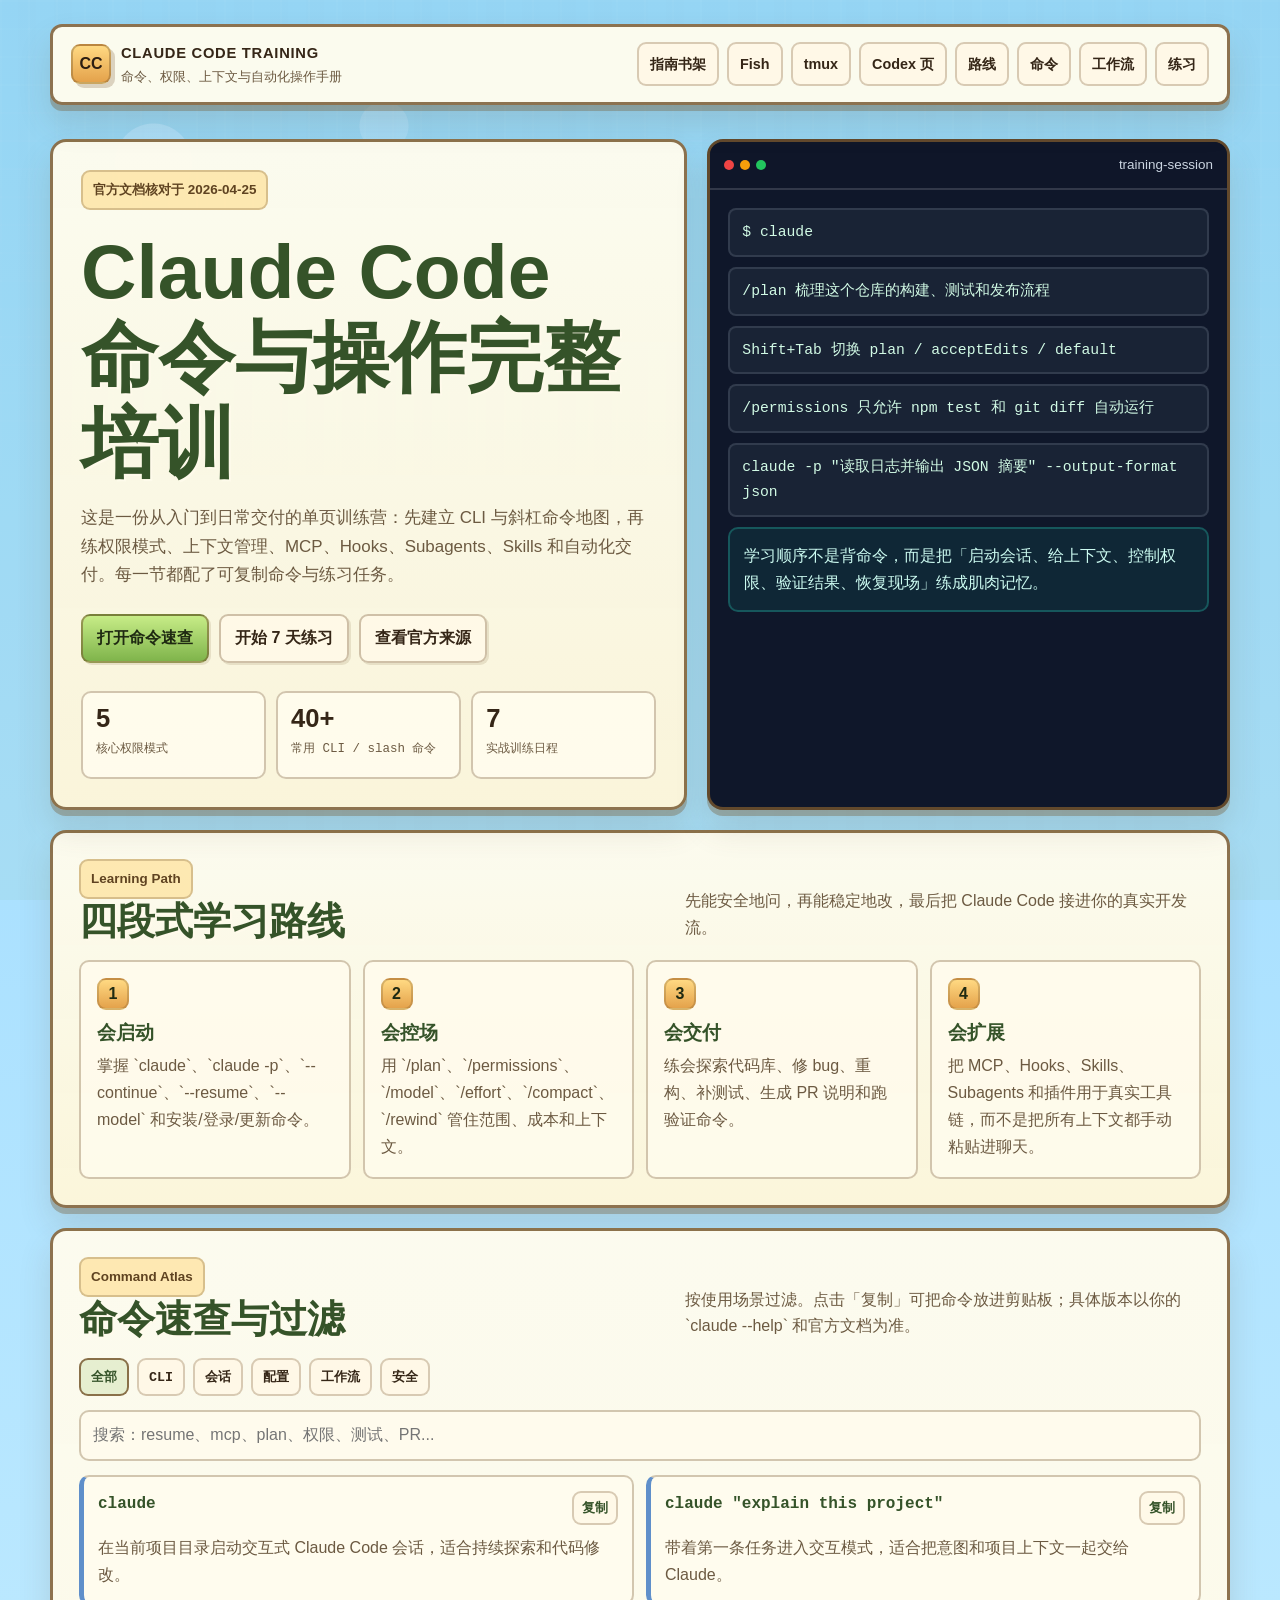
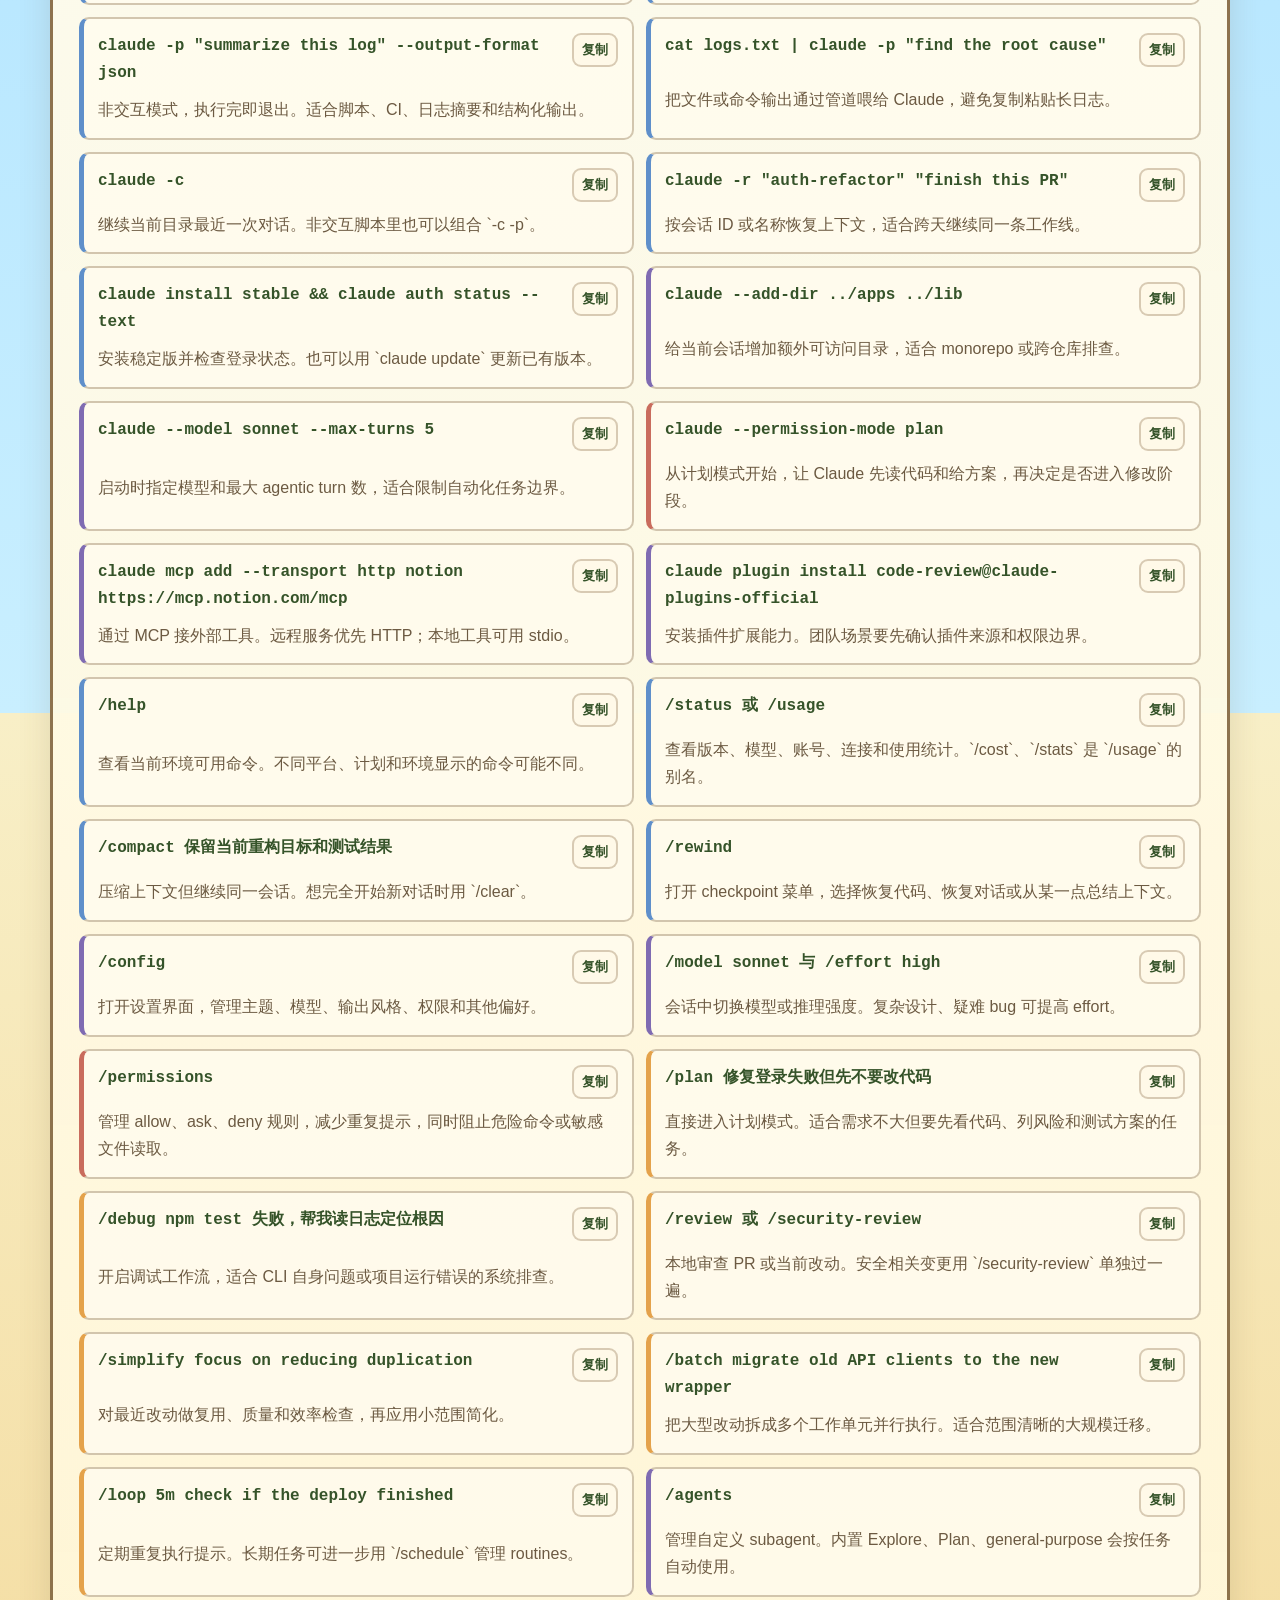
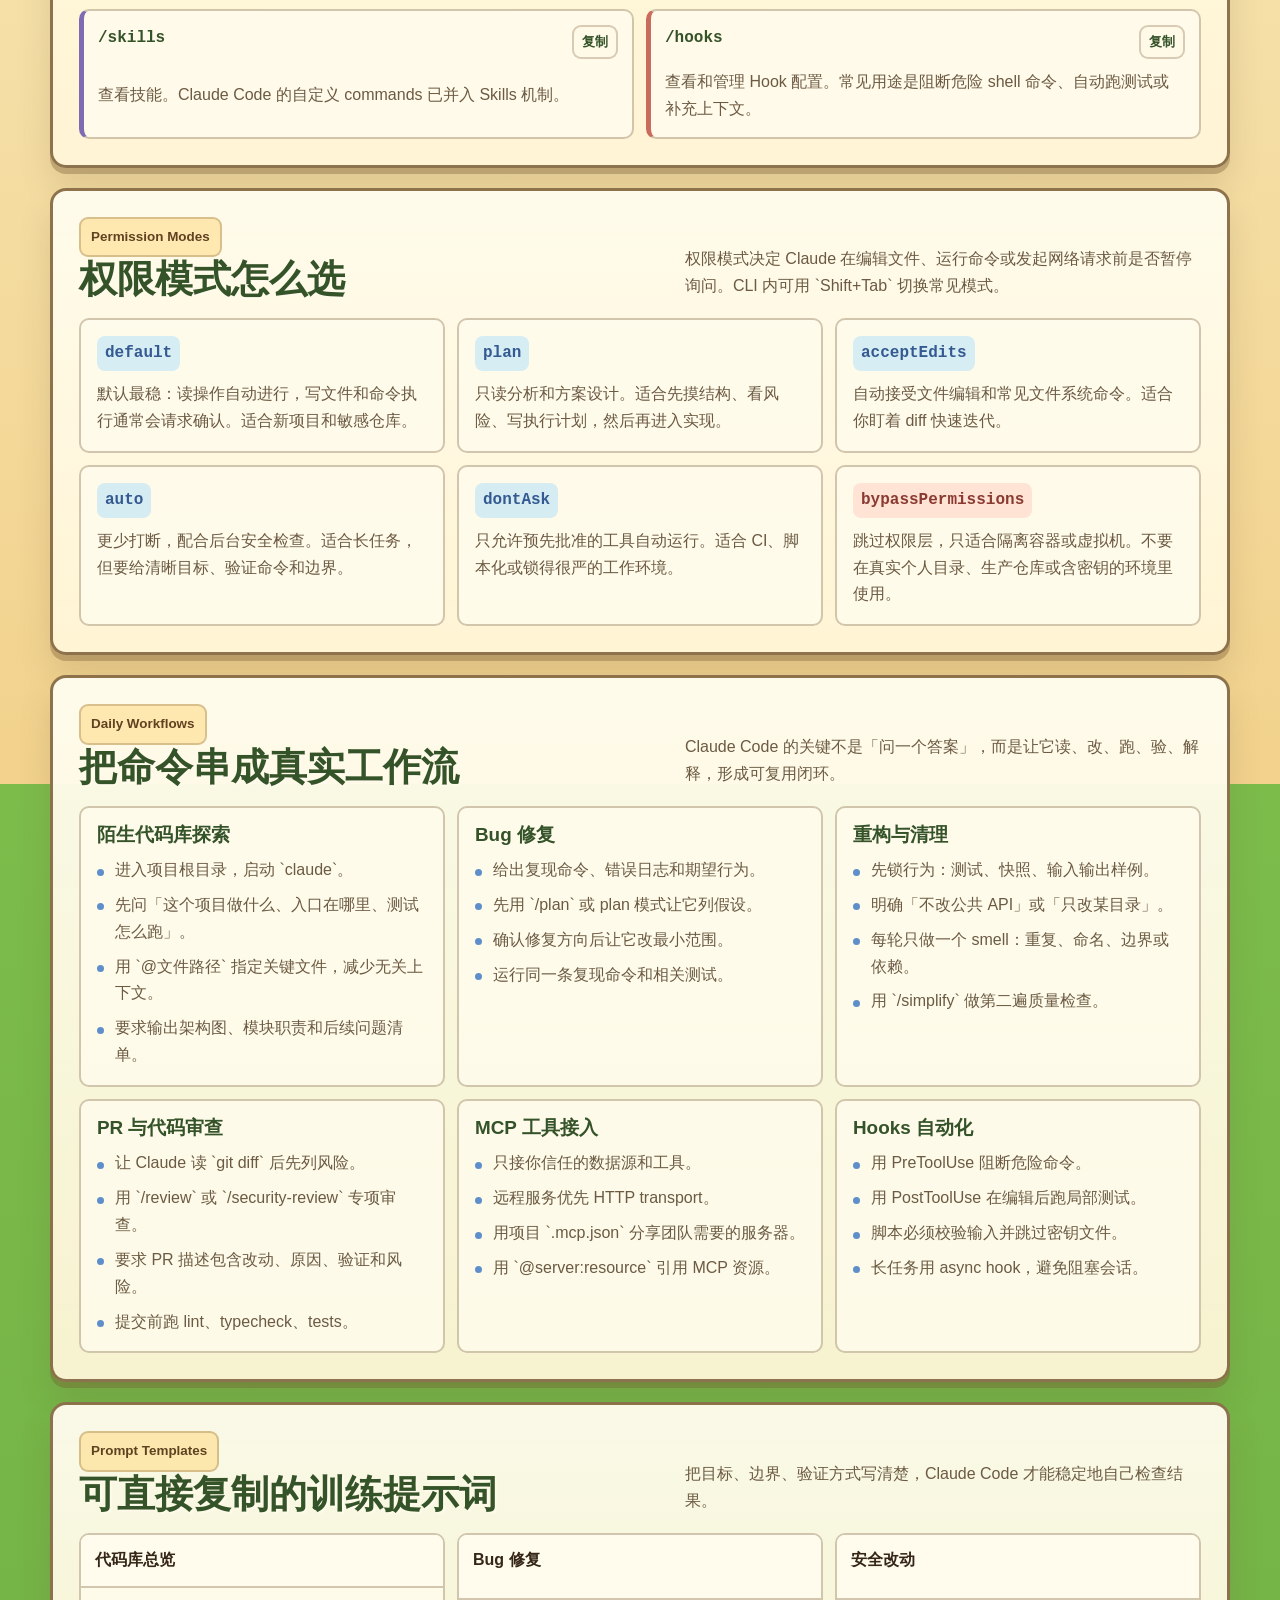
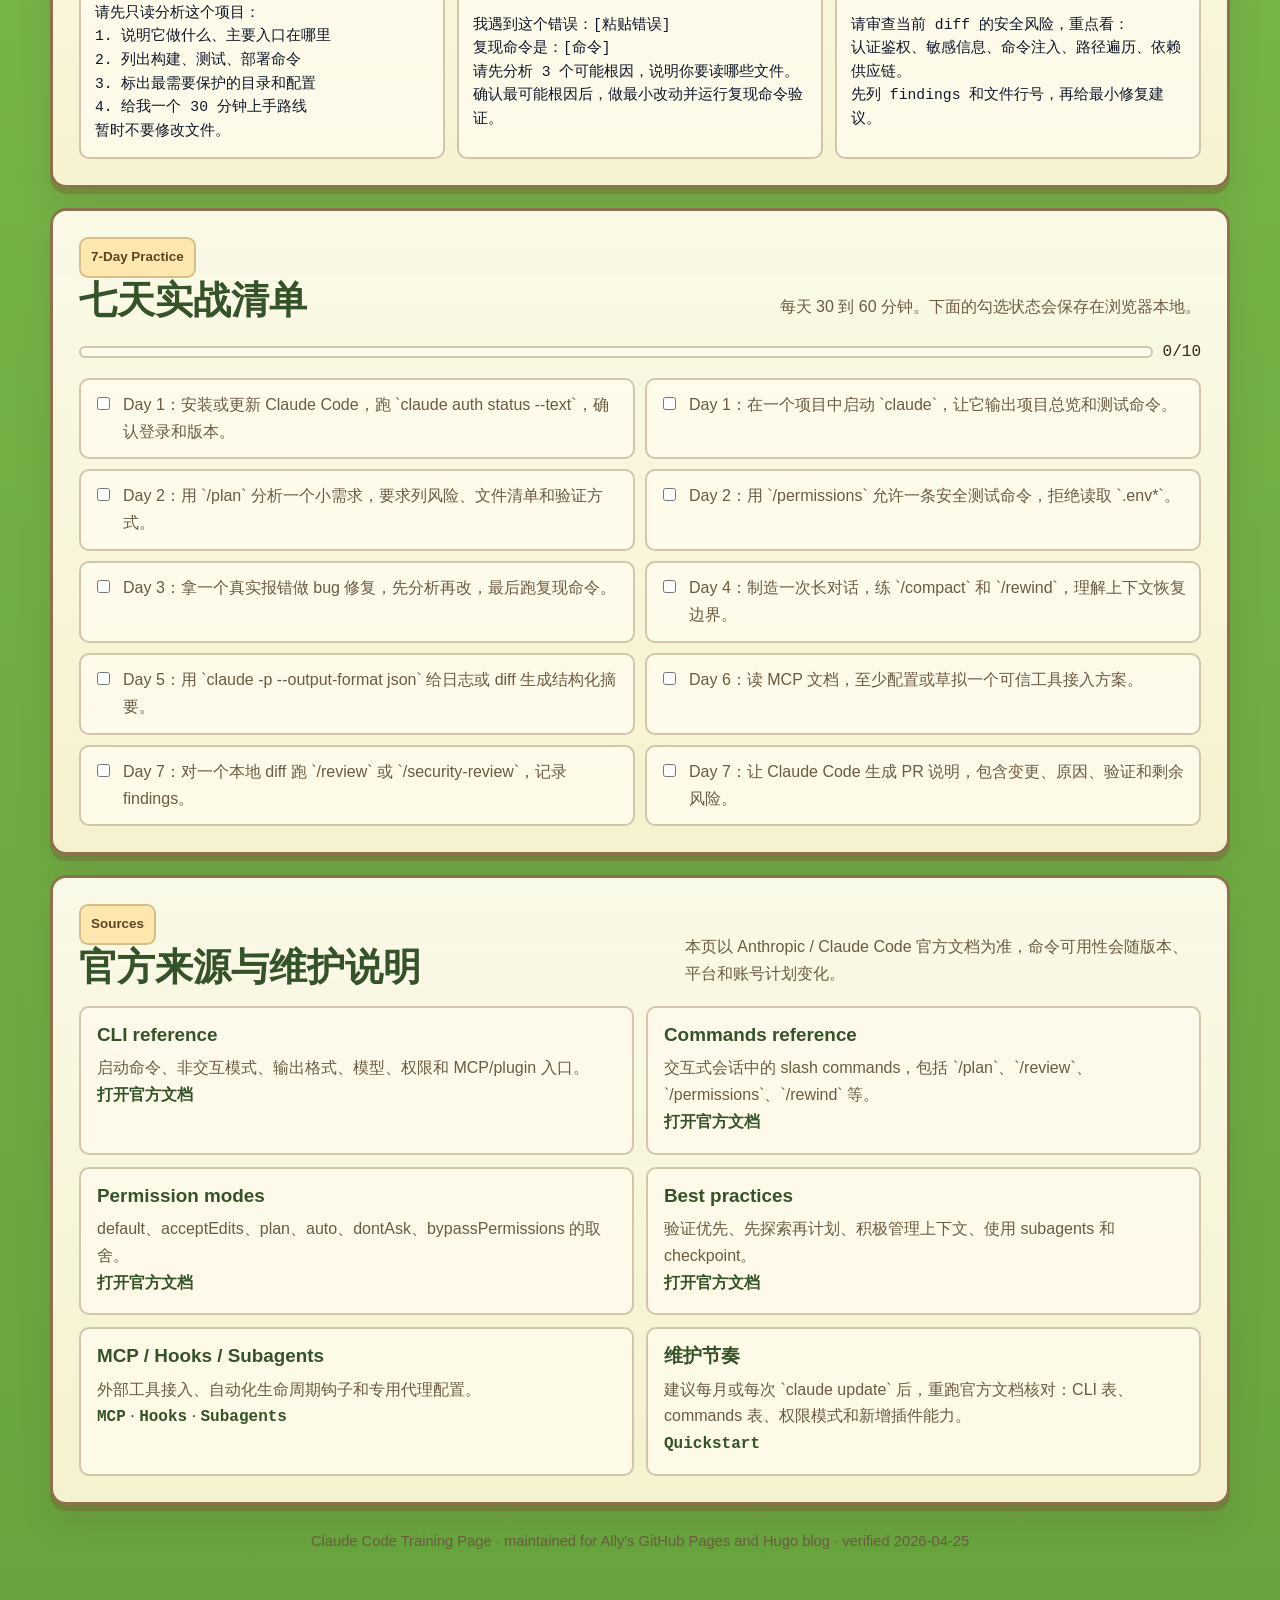
==== commit a1b99c5b: "Unify guide pages into one static bookshelf The guide pages were split across separate local and rem" ====
--- a/claude-code-training/index.html
+++ b/claude-code-training/index.html
@@ -5,31 +5,30 @@
   <meta name="viewport" content="width=device-width, initial-scale=1.0">
   <title>Claude Code 命令与操作完整培训</title>
   <meta name="description" content="系统学习 Claude Code CLI、斜杠命令、权限模式、MCP、Hooks、Subagents 与日常开发工作流的完整培训网页。">
-  <meta name="theme-color" content="#0f766e">
+  <meta name="theme-color" content="#9ad8ff">
   <style>
     :root {
-      --bg: #f8fafc;
-      --paper: #ffffff;
-      --paper-soft: #f1f5f9;
-      --ink: #0f172a;
-      --muted: #475569;
-      --line: #d9e2ec;
-      --line-strong: #94a3b8;
-      --teal: #0f766e;
-      --teal-soft: #ccfbf1;
-      --blue: #2563eb;
-      --blue-soft: #dbeafe;
-      --violet: #7c3aed;
-      --violet-soft: #ede9fe;
-      --amber: #b45309;
-      --amber-soft: #fef3c7;
-      --rose: #be123c;
-      --rose-soft: #ffe4e6;
-      --green: #15803d;
-      --green-soft: #dcfce7;
-      --shadow: 0 18px 50px rgba(15, 23, 42, 0.08);
-      --mono: "SF Mono", "Monaco", "Menlo", "Consolas", monospace;
-      --sans: "Inter", "Avenir Next", "PingFang SC", "Microsoft YaHei", system-ui, sans-serif;
+      --paper: rgba(255, 246, 216, 0.94);
+      --paper-soft: rgba(255, 252, 238, 0.96);
+      --ink: #352617;
+      --muted: #6c5a42;
+      --line: rgba(116, 85, 44, 0.32);
+      --line-strong: rgba(116, 85, 44, 0.82);
+      --teal: #5f8fca;
+      --teal-soft: rgba(232, 246, 255, 0.9);
+      --blue: #5f8fca;
+      --blue-soft: rgba(154, 216, 255, 0.4);
+      --violet: #7f6bb2;
+      --violet-soft: rgba(226, 216, 255, 0.5);
+      --amber: #e4a24b;
+      --amber-soft: rgba(255, 217, 130, 0.55);
+      --rose: #c96c5d;
+      --rose-soft: rgba(255, 218, 206, 0.7);
+      --green: #7fb44b;
+      --green-soft: rgba(127, 180, 75, 0.18);
+      --shadow: 0 6px 0 rgba(116, 85, 44, 0.34), 0 18px 32px rgba(102, 79, 53, 0.16);
+      --mono: "Monaco", "SF Mono", "Menlo", "Courier New", monospace;
+      --sans: "Trebuchet MS", "Avenir Next", "Verdana", sans-serif;
     }
 
     * {
@@ -45,11 +44,34 @@
       color: var(--ink);
       font-family: var(--sans);
       background:
-        linear-gradient(90deg, rgba(15, 118, 110, 0.06) 1px, transparent 1px),
-        linear-gradient(rgba(37, 99, 235, 0.05) 1px, transparent 1px),
-        linear-gradient(180deg, #ffffff 0%, var(--bg) 34%, #eef4f8 100%);
-      background-size: 44px 44px, 44px 44px, auto;
+        linear-gradient(180deg, #98d8ff 0%, #c9efff 36%, #f8efc7 36%, #f2d28c 62%, #7cbc4b 62%, #67a43d 100%);
       line-height: 1.68;
+      overflow-x: hidden;
+    }
+
+    body::before,
+    body::after {
+      content: "";
+      position: fixed;
+      inset: 0;
+      pointer-events: none;
+      z-index: 0;
+    }
+
+    body::before {
+      background-image:
+        repeating-linear-gradient(90deg, rgba(255, 255, 255, 0.14) 0 2px, transparent 2px 28px),
+        repeating-linear-gradient(180deg, rgba(255, 255, 255, 0.12) 0 2px, transparent 2px 28px);
+      opacity: 0.35;
+      mask-image: linear-gradient(to bottom, rgba(0, 0, 0, 0.75), transparent 76%);
+    }
+
+    body::after {
+      background:
+        radial-gradient(circle at 12% 18%, rgba(255, 255, 255, 0.48) 0 38px, transparent 39px),
+        radial-gradient(circle at 30% 14%, rgba(255, 255, 255, 0.34) 0 24px, transparent 25px),
+        repeating-linear-gradient(90deg, rgba(111, 170, 72, 0.16) 0 18px, rgba(97, 154, 59, 0.16) 18px 36px);
+      opacity: 0.38;
     }
 
     a {
@@ -70,25 +92,26 @@
     }
 
     .page {
+      position: relative;
+      z-index: 1;
       max-width: 1220px;
       margin: 0 auto;
-      padding: 18px 18px 72px;
+      padding: 24px 20px 72px;
     }
 
     .topbar {
       position: sticky;
-      top: 12px;
+      top: 16px;
       z-index: 20;
       display: flex;
       align-items: center;
       justify-content: space-between;
       gap: 16px;
-      padding: 12px;
-      border: 1px solid rgba(148, 163, 184, 0.42);
-      border-radius: 8px;
-      background: rgba(255, 255, 255, 0.9);
-      box-shadow: 0 12px 32px rgba(15, 23, 42, 0.08);
-      backdrop-filter: blur(16px);
+      padding: 14px 18px;
+      border: 3px solid var(--line-strong);
+      border-radius: 12px;
+      background: var(--paper-soft);
+      box-shadow: var(--shadow);
     }
 
     .brand {
@@ -104,9 +127,11 @@
       height: 40px;
       display: grid;
       place-items: center;
-      border-radius: 8px;
-      color: #fff;
-      background: #0f766e;
+      border: 2px solid rgba(116, 85, 44, 0.38);
+      border-radius: 9px;
+      color: #2c1e12;
+      background: linear-gradient(180deg, #ffd982, var(--amber));
+      box-shadow: 4px 4px 0 rgba(116, 85, 44, 0.24);
       font-weight: 900;
       letter-spacing: 0;
     }
@@ -140,10 +165,10 @@
 
     .nav a {
       padding: 8px 11px;
-      border: 1px solid rgba(148, 163, 184, 0.5);
-      border-radius: 7px;
-      background: #fff;
-      color: #0f3f3a;
+      border: 2px solid rgba(116, 85, 44, 0.28);
+      border-radius: 9px;
+      background: rgba(255, 249, 232, 0.92);
+      color: var(--ink);
       font-size: 0.9rem;
       font-weight: 650;
       text-decoration: none;
@@ -152,29 +177,29 @@
 
     .nav a:hover {
       transform: translateY(-1px);
-      border-color: rgba(15, 118, 110, 0.65);
-      background: var(--teal-soft);
+      border-color: var(--line-strong);
+      background: var(--green-soft);
     }
 
     .hero {
       display: grid;
       grid-template-columns: minmax(0, 1fr) minmax(320px, 0.82fr);
-      gap: 18px;
+      gap: 20px;
       align-items: stretch;
-      margin-top: 26px;
+      margin-top: 34px;
     }
 
     .hero-main,
     .hero-panel,
     .section {
-      border: 1px solid rgba(148, 163, 184, 0.36);
-      border-radius: 8px;
-      background: rgba(255, 255, 255, 0.92);
+      border: 3px solid var(--line-strong);
+      border-radius: 16px;
+      background: linear-gradient(180deg, var(--paper-soft), var(--paper));
       box-shadow: var(--shadow);
     }
 
     .hero-main {
-      padding: 30px;
+      padding: 28px;
     }
 
     .eyebrow {
@@ -182,10 +207,10 @@
       align-items: center;
       gap: 8px;
       padding: 7px 10px;
-      border: 1px solid rgba(15, 118, 110, 0.26);
-      border-radius: 7px;
-      background: var(--teal-soft);
-      color: #115e59;
+      border: 2px solid rgba(116, 85, 44, 0.28);
+      border-radius: 9px;
+      background: var(--amber-soft);
+      color: #5f4321;
       font-size: 0.84rem;
       font-weight: 760;
     }
@@ -196,6 +221,8 @@
       margin: 0;
       line-height: 1.12;
       letter-spacing: 0;
+      color: #355329;
+      text-shadow: 2px 2px 0 rgba(255, 250, 236, 0.85);
     }
 
     h1 {
@@ -232,9 +259,10 @@
       justify-content: center;
       min-height: 42px;
       padding: 9px 14px;
-      border: 1px solid rgba(15, 23, 42, 0.16);
-      border-radius: 7px;
-      background: #fff;
+      border: 2px solid rgba(116, 85, 44, 0.34);
+      border-radius: 9px;
+      background: rgba(255, 249, 232, 0.92);
+      box-shadow: 2px 2px 0 rgba(116, 85, 44, 0.14);
       color: var(--ink);
       font-weight: 780;
       text-decoration: none;
@@ -242,14 +270,15 @@
     }
 
     .btn.primary {
-      color: #fff;
-      border-color: #0f766e;
-      background: #0f766e;
+      color: #1f2a12;
+      border-color: rgba(116, 85, 44, 0.55);
+      background: linear-gradient(180deg, #c7ec87, var(--green));
     }
 
     .btn:hover {
       transform: translateY(-1px);
-      box-shadow: 0 10px 24px rgba(15, 23, 42, 0.1);
+      border-color: var(--line-strong);
+      box-shadow: 3px 3px 0 rgba(116, 85, 44, 0.18);
     }
 
     .hero-meta {
@@ -262,8 +291,8 @@
     .mini-stat {
       min-height: 88px;
       padding: 13px;
-      border: 1px solid var(--line);
-      border-radius: 8px;
+      border: 2px solid var(--line);
+      border-radius: 10px;
       background: var(--paper-soft);
     }
 
@@ -293,7 +322,7 @@
       align-items: center;
       justify-content: space-between;
       padding: 12px 14px;
-      border-bottom: 1px solid rgba(226, 232, 240, 0.16);
+      border-bottom: 2px solid rgba(226, 232, 240, 0.16);
       background: rgba(15, 23, 42, 0.95);
     }
 
@@ -330,8 +359,8 @@
 
     .terminal-line {
       padding: 10px 12px;
-      border: 1px solid rgba(226, 232, 240, 0.12);
-      border-radius: 7px;
+      border: 2px solid rgba(226, 232, 240, 0.12);
+      border-radius: 8px;
       background: rgba(30, 41, 59, 0.72);
       color: #d1fae5;
       font-size: 0.92rem;
@@ -341,8 +370,8 @@
     .terminal-note {
       margin: 0;
       padding: 14px;
-      border: 1px solid rgba(45, 212, 191, 0.28);
-      border-radius: 8px;
+      border: 2px solid rgba(45, 212, 191, 0.28);
+      border-radius: 10px;
       background: rgba(20, 184, 166, 0.1);
       color: #ccfbf1;
     }
@@ -378,10 +407,10 @@
       align-items: center;
       min-height: 28px;
       padding: 4px 8px;
-      border: 1px solid rgba(148, 163, 184, 0.38);
-      border-radius: 7px;
-      background: #fff;
-      color: #334155;
+      border: 2px solid rgba(116, 85, 44, 0.24);
+      border-radius: 8px;
+      background: rgba(255, 252, 238, 0.82);
+      color: #5f4321;
       font-size: 0.78rem;
     }
 
@@ -413,9 +442,9 @@
     .workflow-card,
     .prompt-card,
     .source-card {
-      border: 1px solid var(--line);
-      border-radius: 8px;
-      background: #fff;
+      border: 2px solid var(--line);
+      border-radius: 10px;
+      background: rgba(255, 252, 238, 0.8);
     }
 
     .card,
@@ -439,9 +468,10 @@
       width: 32px;
       height: 32px;
       margin-bottom: 12px;
-      border-radius: 8px;
-      color: #fff;
-      background: var(--teal);
+      border: 2px solid rgba(116, 85, 44, 0.28);
+      border-radius: 9px;
+      color: #1f2a12;
+      background: linear-gradient(180deg, #ffd982, var(--amber));
       font-weight: 900;
     }
 
@@ -451,10 +481,10 @@
 
     .filter-btn,
     .copy-btn {
-      border: 1px solid rgba(148, 163, 184, 0.5);
-      border-radius: 7px;
-      background: #fff;
-      color: #0f172a;
+      border: 2px solid rgba(116, 85, 44, 0.28);
+      border-radius: 9px;
+      background: rgba(255, 249, 232, 0.92);
+      color: var(--ink);
       cursor: pointer;
       font-weight: 760;
       transition: 160ms ease;
@@ -466,9 +496,9 @@
 
     .filter-btn.is-active,
     .filter-btn:hover {
-      border-color: rgba(15, 118, 110, 0.65);
-      background: var(--teal-soft);
-      color: #115e59;
+      border-color: var(--line-strong);
+      background: var(--green-soft);
+      color: #355329;
     }
 
     .command-search {
@@ -476,10 +506,10 @@
       min-height: 44px;
       margin-bottom: 14px;
       padding: 10px 12px;
-      border: 1px solid rgba(148, 163, 184, 0.6);
-      border-radius: 8px;
+      border: 2px solid rgba(116, 85, 44, 0.32);
+      border-radius: 10px;
       color: var(--ink);
-      background: #fff;
+      background: rgba(255, 252, 238, 0.92);
       font: inherit;
     }
 
@@ -493,9 +523,9 @@
       display: grid;
       gap: 10px;
       padding: 14px;
-      border: 1px solid var(--line);
-      border-radius: 8px;
-      background: #fff;
+      border: 2px solid var(--line);
+      border-radius: 10px;
+      background: rgba(255, 252, 238, 0.82);
     }
 
     .command-card.is-hidden {
@@ -511,7 +541,7 @@
 
     .command {
       display: inline-block;
-      color: #0f3f3a;
+      color: #355329;
       font-weight: 850;
       overflow-wrap: anywhere;
     }
@@ -519,7 +549,7 @@
     .copy-btn {
       flex: 0 0 auto;
       padding: 6px 8px;
-      color: #115e59;
+      color: #355329;
     }
 
     .command-card p {
@@ -552,14 +582,14 @@
       align-items: center;
       min-height: 30px;
       padding: 4px 8px;
-      border-radius: 7px;
+      border-radius: 8px;
       background: var(--blue-soft);
-      color: #1d4ed8;
+      color: #345a91;
       font-family: var(--mono);
     }
 
     .mode-card.warn strong {
-      color: #991b1b;
+      color: #8b3a31;
       background: var(--rose-soft);
     }
 
@@ -599,7 +629,7 @@
 
     .prompt-card header {
       padding: 12px 14px;
-      border-bottom: 1px solid var(--line);
+      border-bottom: 2px solid var(--line);
       background: var(--paper-soft);
       font-weight: 850;
     }
@@ -624,9 +654,9 @@
       align-items: flex-start;
       min-height: 56px;
       padding: 12px;
-      border: 1px solid var(--line);
-      border-radius: 8px;
-      background: #fff;
+      border: 2px solid var(--line);
+      border-radius: 10px;
+      background: rgba(255, 252, 238, 0.82);
       cursor: pointer;
     }
 
@@ -650,20 +680,20 @@
     .progress-bar {
       height: 12px;
       overflow: hidden;
-      border: 1px solid var(--line);
+      border: 2px solid var(--line);
       border-radius: 999px;
-      background: #fff;
+      background: rgba(255, 252, 238, 0.88);
     }
 
     .progress-fill {
       width: 0%;
       height: 100%;
-      background: #0f766e;
+      background: linear-gradient(90deg, #ffd982, var(--green));
       transition: width 180ms ease;
     }
 
     .source-card a {
-      color: #0f766e;
+      color: #355329;
       font-weight: 760;
       text-decoration: none;
     }
@@ -737,7 +767,9 @@
         </span>
       </a>
       <nav class="nav" aria-label="页面导航">
-        <a href="../">Fish 首页</a>
+        <a href="../">指南书架</a>
+        <a href="../fish-terminal-setup/">Fish</a>
+        <a href="../tmux-ghostty-guide/">tmux</a>
         <a href="../codex-terminal-skills/">Codex 页</a>
         <a href="#path">路线</a>
         <a href="#commands">命令</a>
